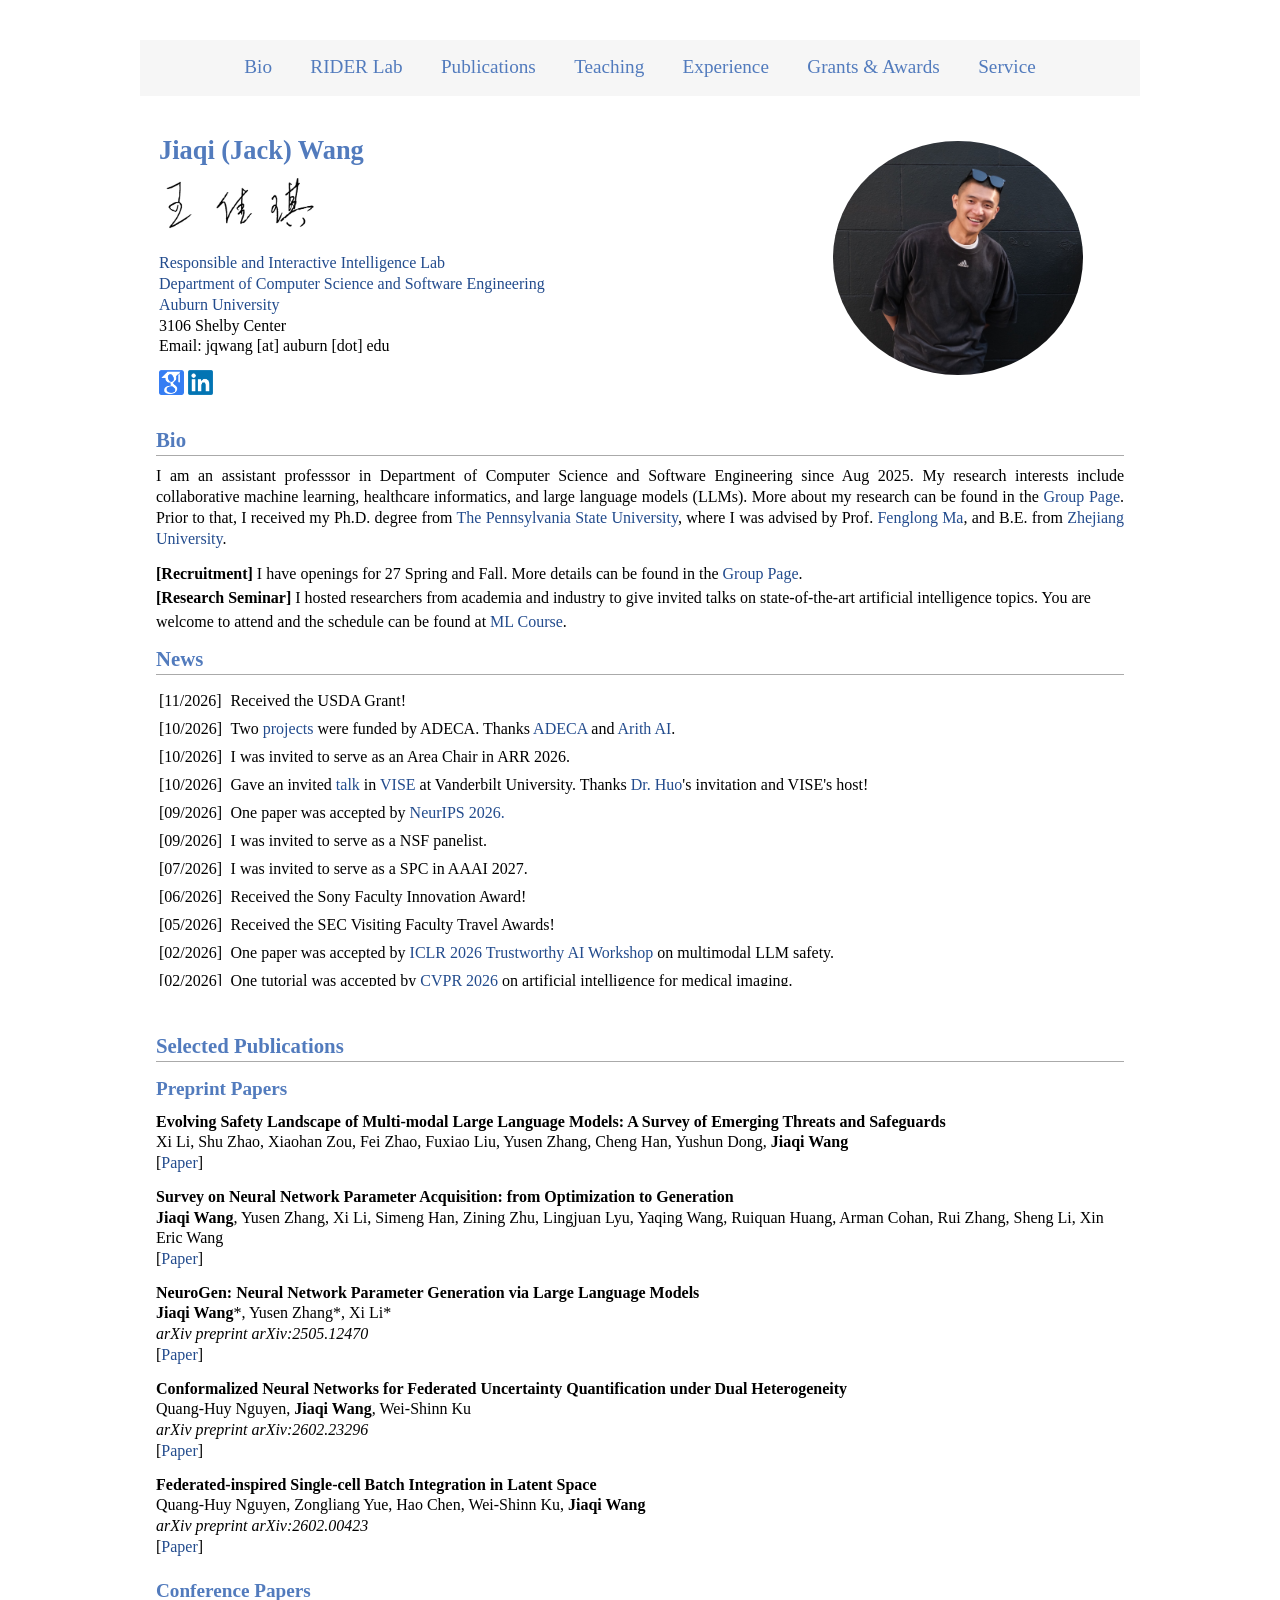
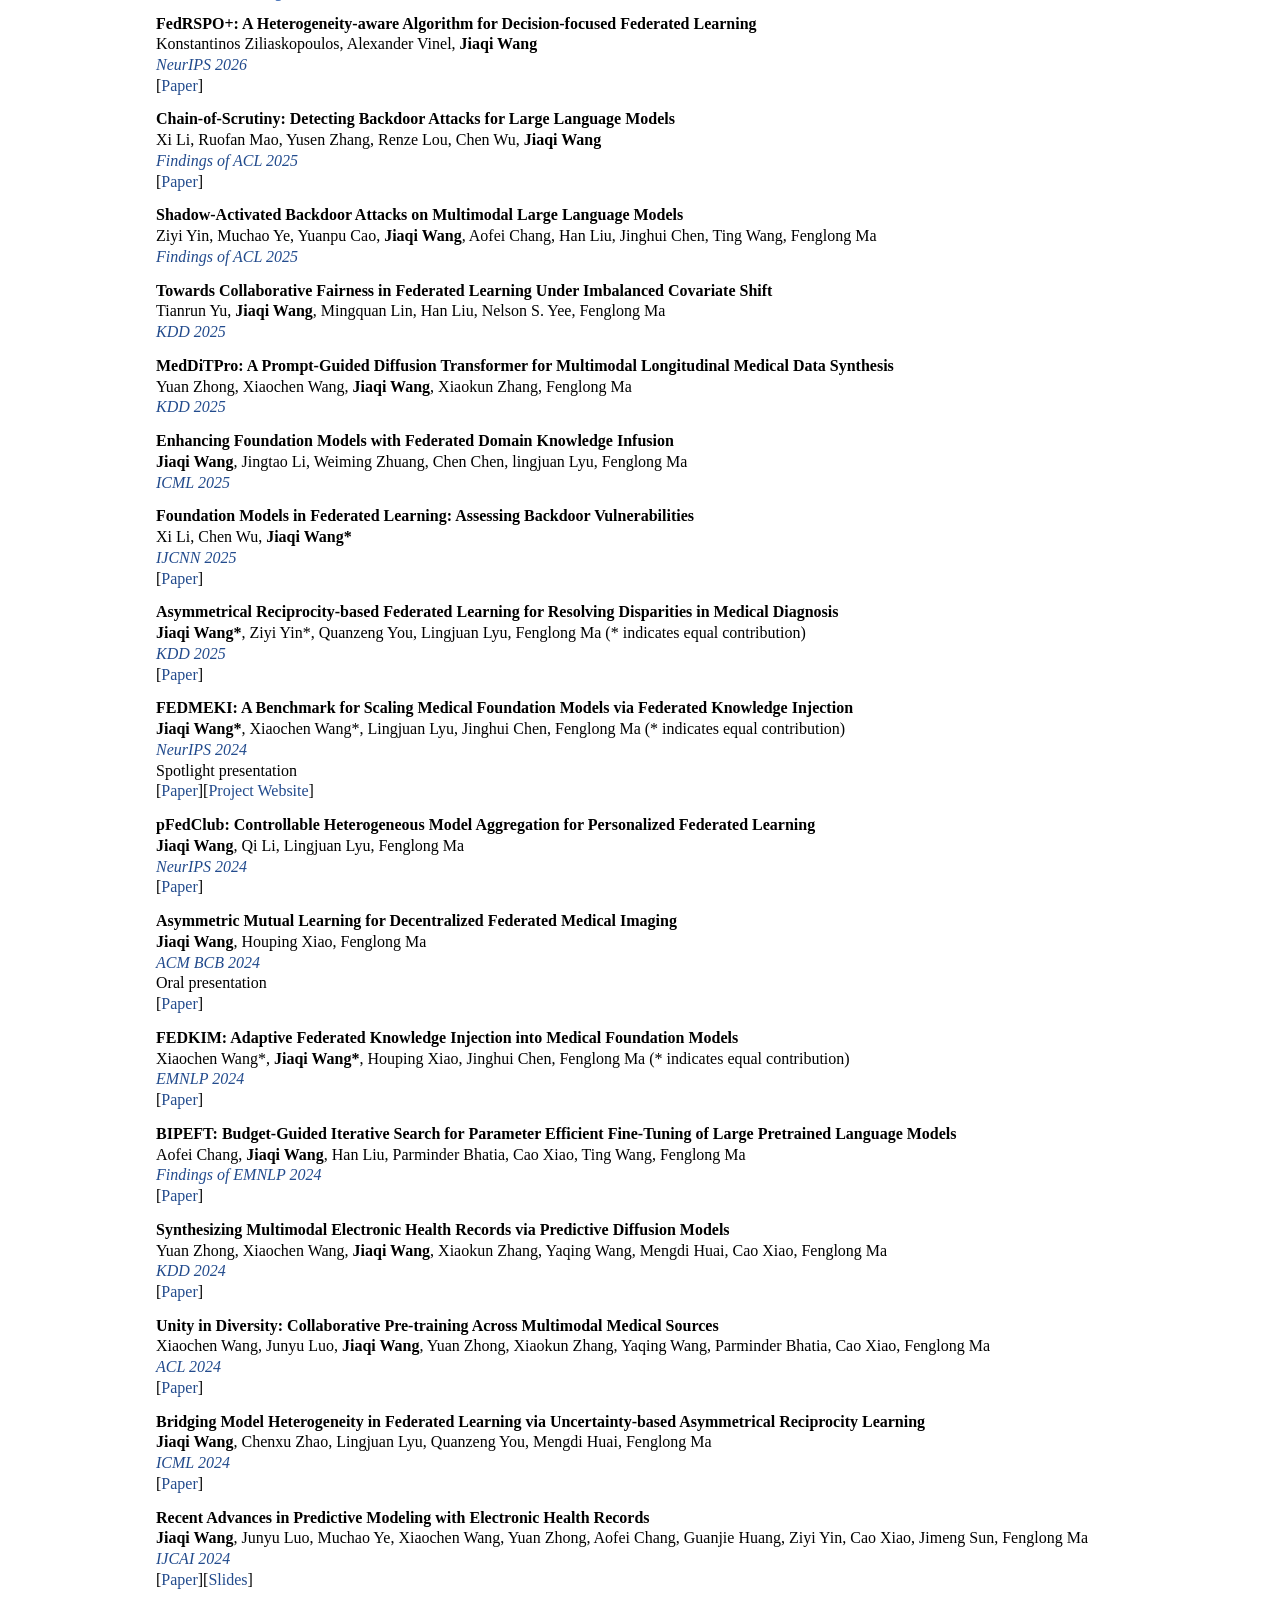
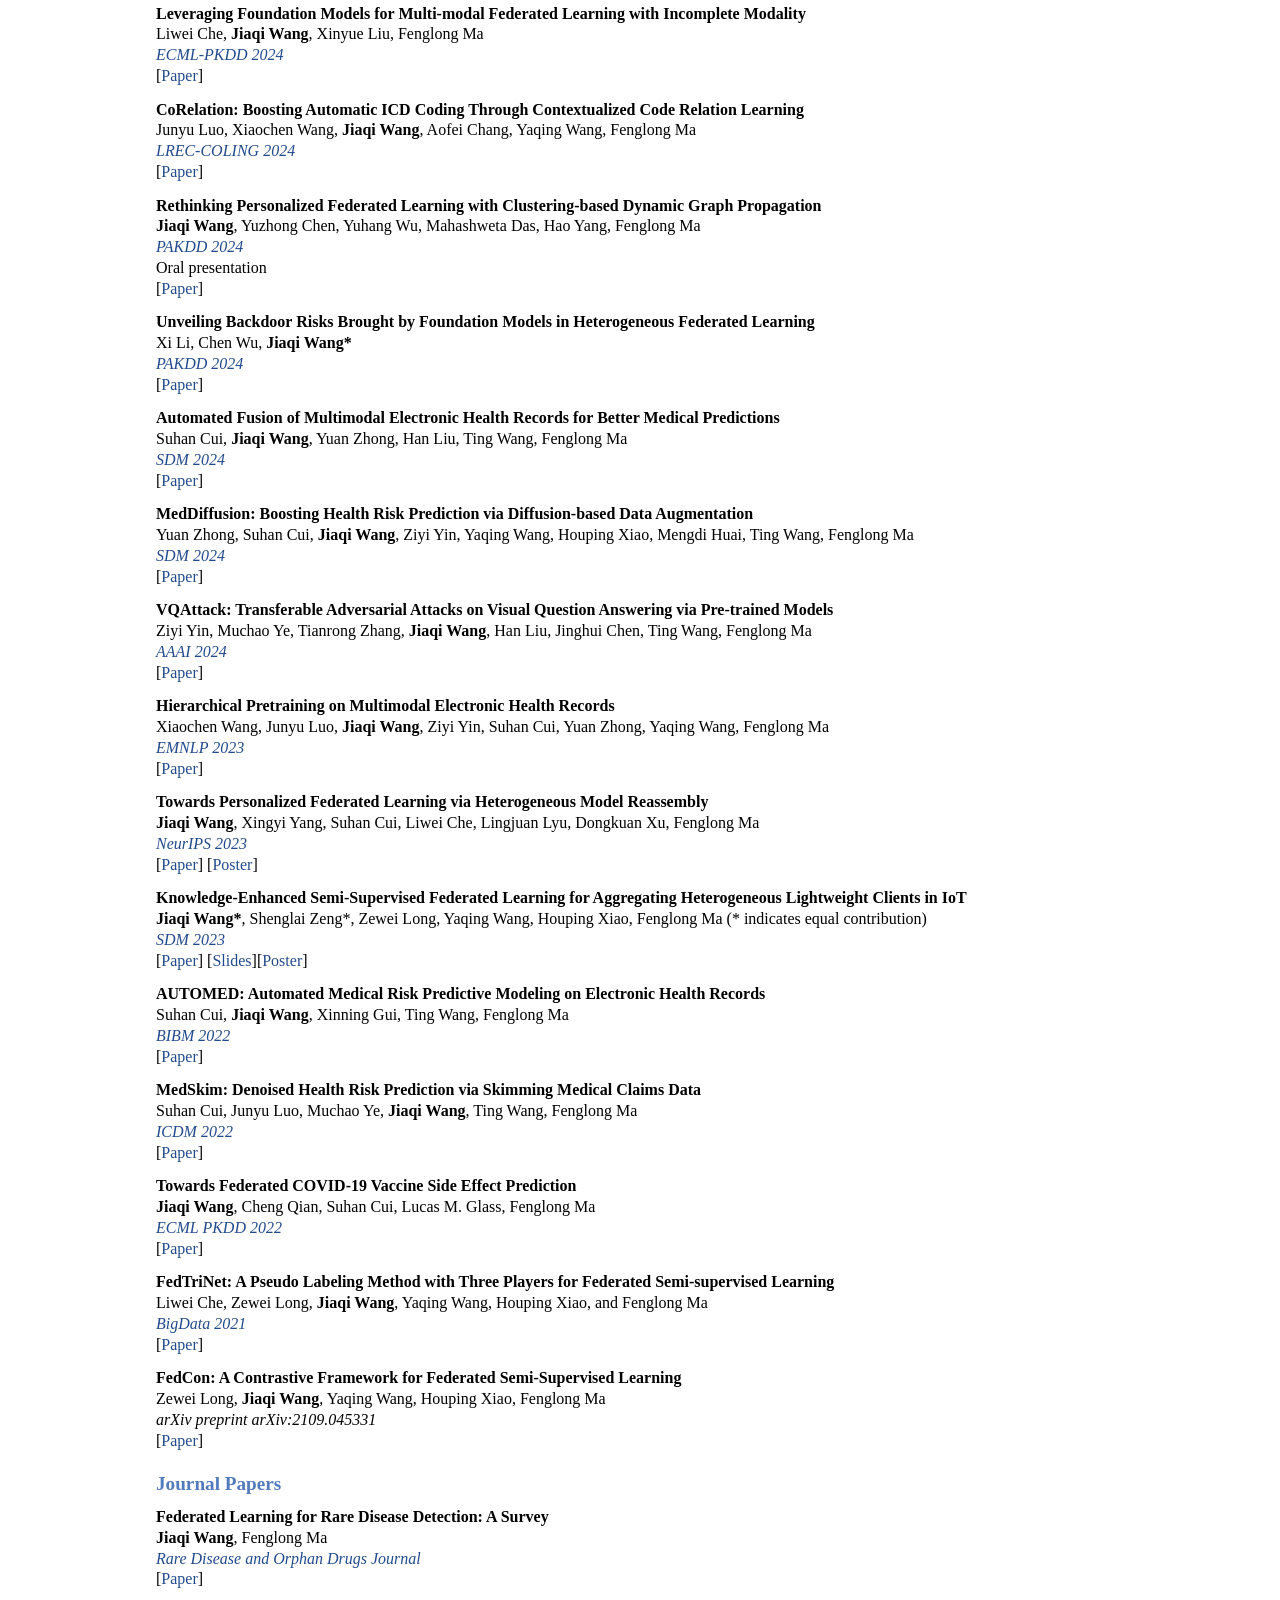
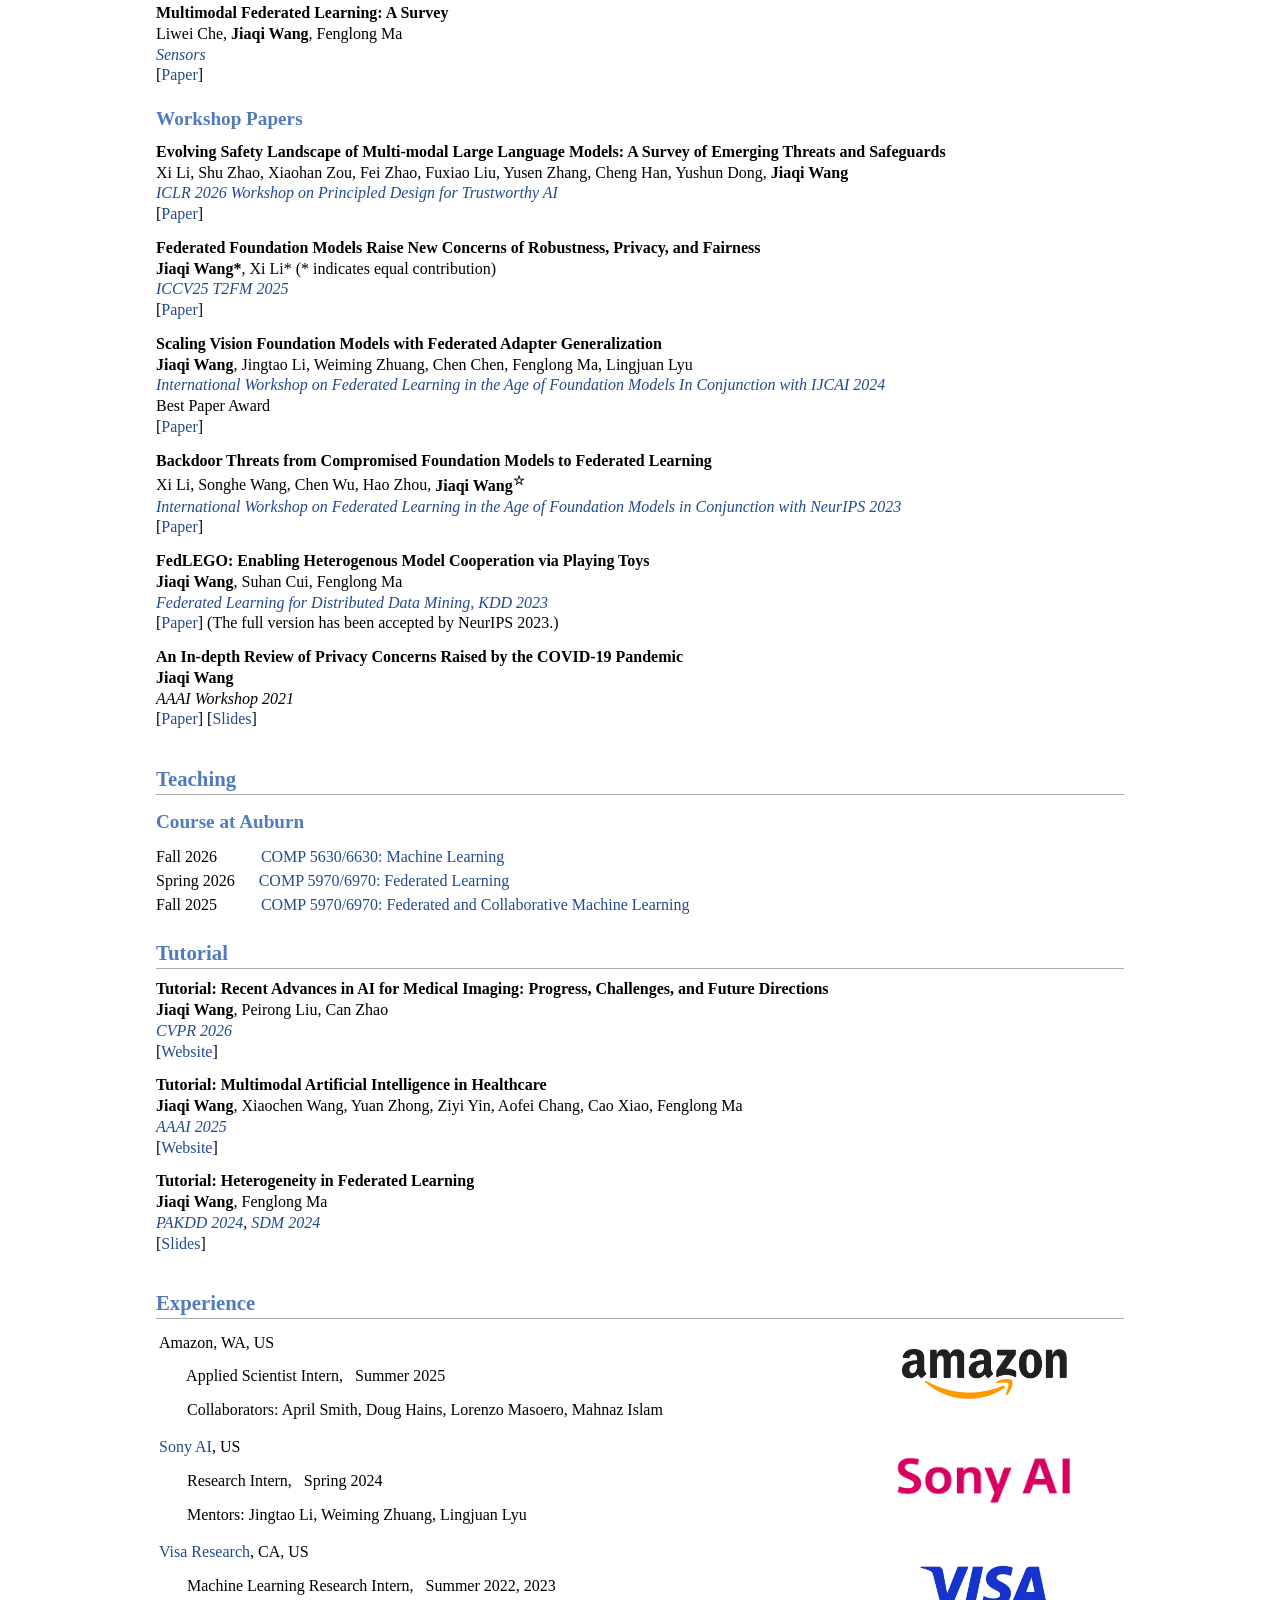
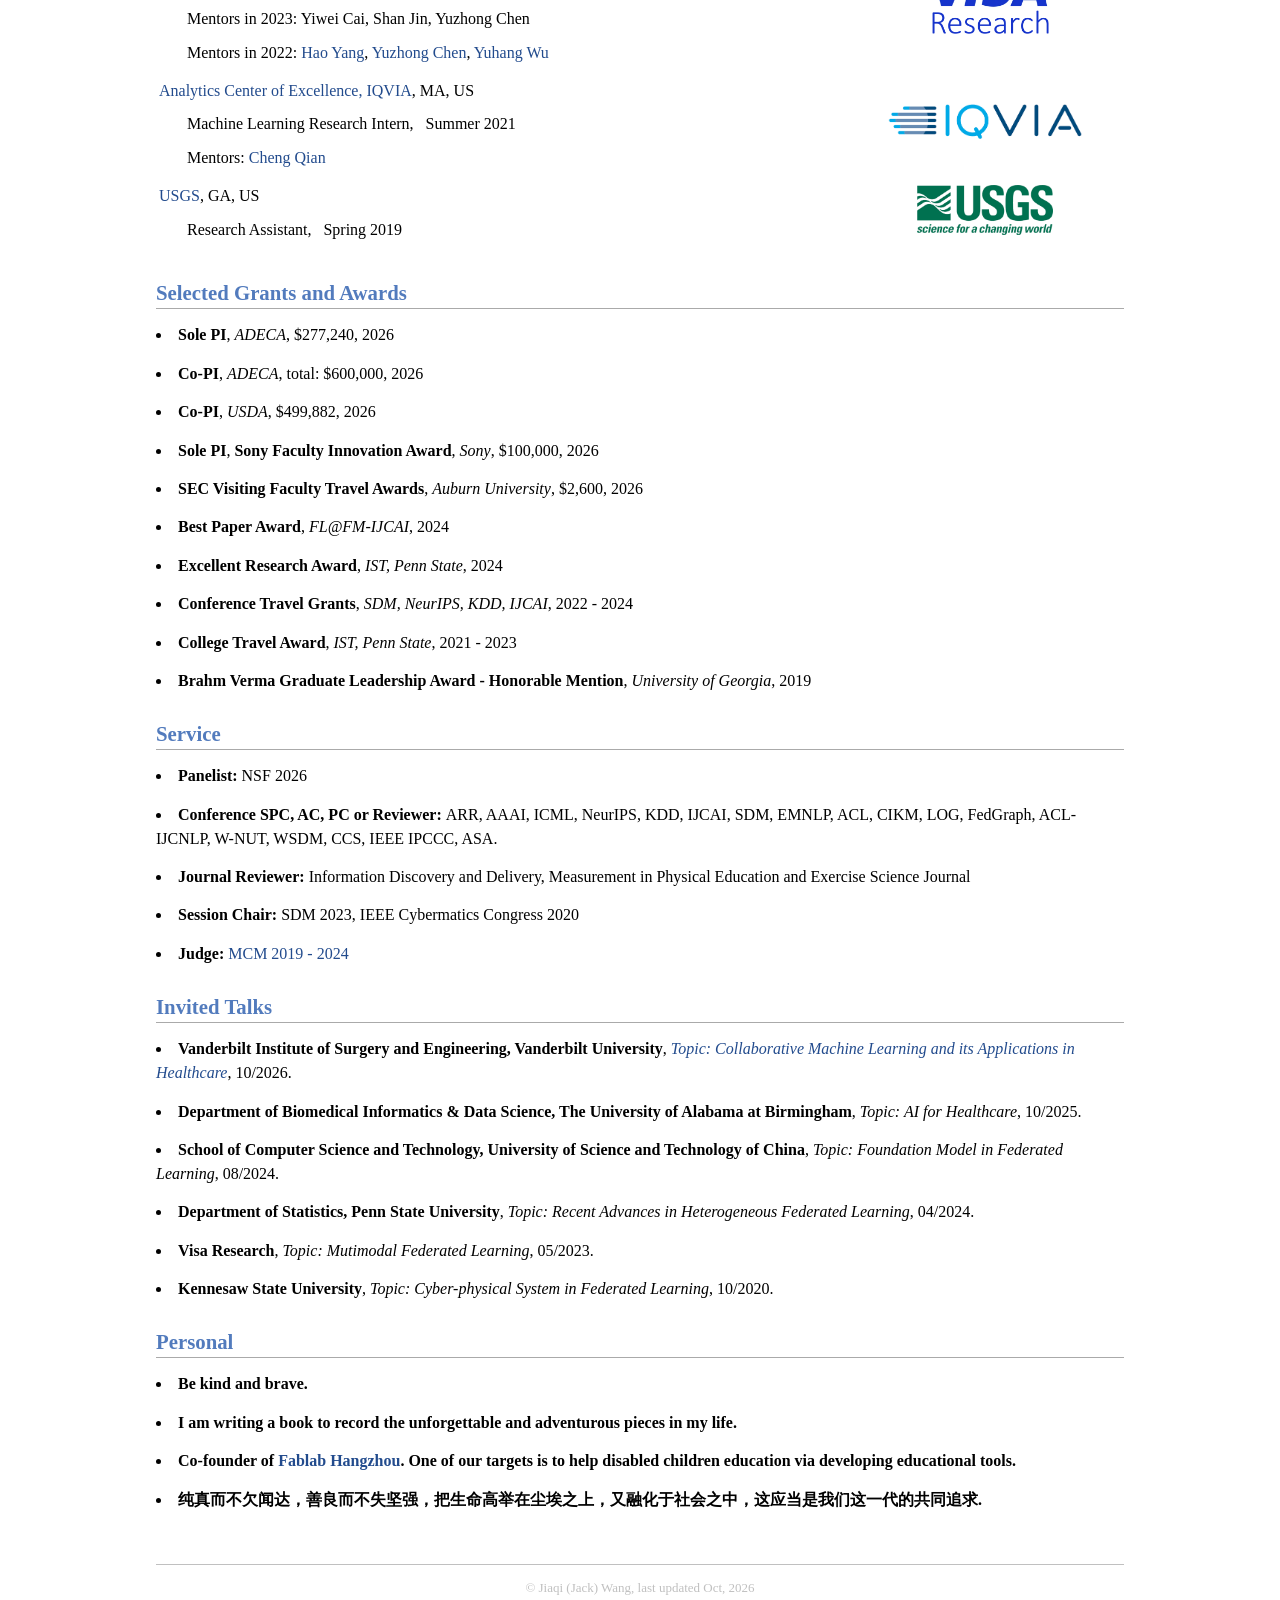
==== index.html @ 2df992c8 "Update index.html" ====
<!DOCTYPE html PUBLIC "-//W3C//DTD XHTML 1.1//EN"
  "http://www.w3.org/TR/xhtml11/DTD/xhtml11.dtd">
<html xmlns="http://www.w3.org/1999/xhtml" xml:lang="en">
<head>
    <style>
body {
  /* font-family: Helvetica, Arial, Helvetica, sans-serif, monospace; */
  font-family: "Arial";
  font-size: 20px;
}

#myBtn {
  display: none;
  position: fixed;
  bottom: 20px;
  right: 30px;
  z-index: 99;
  font-size: 18px;
  border: none;
  outline: none;
  background-color: #8d93ab;
  color: white;
  cursor: pointer;
  padding: 15px;
  border-radius: 4px;
}

#myBtn:hover {
    background-color: #555;
}
</style>
    <link rel="shortcut icon" type="image/png" href="pic/Q.png">
    <meta http-equiv="Content-Type" content="text/html;charset=utf-8" />
    <meta name="keywords" content="Jiaqi Wang, Jack Wang, Wang Jiaqi, IST, CS, PSU, Auburn University, CSEE, ZJU, Zhejiang University, Data Science, Security, Machine Learning, Privacy, Optimization"> 
    <meta name="description" content="Jiaqi Wang's Homepage">
    <link rel="stylesheet" href="jemdoc.css" type="text/css" />
    <title>Jiaqi Wang</title>
    <script type="text/javascript">

      var _gaq = _gaq || [];
      _gaq.push(['_setAccount', 'UA-39824124-1']);
      _gaq.push(['_trackPageview']);

      (function() {
        var ga = document.createElement('script'); ga.type = 'text/javascript'; ga.async = true;
        ga.src = ('https:' == document.location.protocol ? 'https://ssl' : 'http://www') + '.google-analytics.com/ga.js';
        var s = document.getElementsByTagName('script')[0]; s.parentNode.insertBefore(ga, s);
      })();

    </script>
    <script type="text/javascript">
       function toggle_visibility(id) {
           var e = document.getElementById(id);
           if(e.style.display == 'block')
              e.style.display = 'none';
           else
              e.style.display = 'block';
       }
    </script>
</head>

<body>
    <button onclick="topFunction()" id="myBtn" title="Go to top">Top</button>
    <script>
    //Get the button
    var mybutton = document.getElementById("myBtn");
    
    // When the user scrolls down 20px from the top of the document, show the button
    window.onscroll = function() {scrollFunction()};
    
    function scrollFunction() {
      if (document.body.scrollTop > 20 || document.documentElement.scrollTop > 20) {
        mybutton.style.display = "block";
      } else {
        mybutton.style.display = "none";
      }
    }
    
    // When the user clicks on the button, scroll to the top of the document
    function topFunction() {
      document.body.scrollTop = 0;
      document.documentElement.scrollTop = 0;
    }
    </script>













    
<nav class="navbar navbar-dark navbar-expand-lg fixed-top">
    <div id="layout-menu">
        <a href="#bio">Bio</a>
        <a href="./group.html">RIDER Lab</a>
        <a href="#publications">Publications</a>
        <a href="#teaching">Teaching</a>
        <a href="#experience">Experience</a>
        <a href="#awards">Grants & Awards</a>
        <a href="#service">Service</a>
    </div>
</nav>


<div id="layout-content" style="margin-top:25px">


<table>
	<tbody>
		<tr>
            <td width="670">
                <div id="toptitle">					
                    <h1>Jiaqi (Jack) Wang<h1>
                    <p style="margin: -4px 0 0 0;"><img src="pic/sign_jiaqi.png" height=60px></p>
                </div>
				<!-- <h3>Ph.D. Candidate</h3> -->
                <p style="margin-top: -20px;">
                    <!-- <a href="https://psudslab.github.io/">PSU Data Science Lab</a></br> -->
                    <a href= "group.html">Responsible and Interactive Intelligence Lab</a></br>
					<a href= "https://eng.auburn.edu/csse/">Department of Computer Science and Software Engineering</a></br>
                    <a href= "https://www.auburn.edu">Auburn University</a> </br>
		            3106 Shelby Center</br>
					Email: jqwang [at] auburn [dot] edu
				</p>
				<!-- <p> -->
					<a href="https://scholar.google.com/citations?hl=en&user=ZGTVInsAAAAJ&view_op=list_works&sortby=pubdate"><img src="pic/GoogleScholar.png" height="25px" style="margin-bottom:-3px"></a>
                    <a href="https://www.linkedin.com/in/jiaqi-jack-wang-053952172/"><img src="pic/LinkedIn.png" height="25px" style="margin-bottom:-3px"></a>
                    <!--<a href="https://github.com/eric-xw"><img src="pic/git.svg" height="30px" style="margin-bottom:-3px"></a> -->
                    <!--<iframe id="twitter-widget-4" scrolling="no" frameborder="0" allowtransparency="true" class="twitter-follow-button twitter-follow-button-rendered" title="Twitter Follow Button" src="https://platform.twitter.com/widgets/follow_button.59df888963e9d6219f6e6c7ff5d8b951.en.html#dnt=false&amp;id=twitter-widget-4&amp;lang=en&amp;screen_name=xwang_lk&amp;show_count=false&amp;show_screen_name=true&amp;size=m&amp;time=1524631465785" style="position: static; visibility: visible; width: 155px; height: 20px;" data-screen-name="TwitterDev"></iframe> -->
				    <!--<iframe id="twitter-widget-4" scrolling="no" frameborder="0" allowtransparency="true" class="twitter-follow-button twitter-follow-button-rendered" title="Twitter Follow Button" src="https://platform.twitter.com/widgets/follow_button.59df888963e9d6219f6e6c7ff5d8b951.en.html#dnt=false&amp;id=twitter-widget-4&amp;lang=en&amp;screen_name=xwang_lk&amp;show_count=false&amp;show_screen_name=true&amp;size=m&amp;time=1524631465785" style="position: static; visibility: visible; width: 155px; height: 20px;" data-screen-name="TwitterDev"></iframe> -->
                    <!-- <iframe
  id="twitter-widget-4"
  scrolling="no"
  frameborder="0"
  allowtransparency="true"
  class="twitter-follow-button twitter-follow-button-rendered"
  title="Twitter Follow Button"
  src="https://platform.twitter.com/widgets/follow_button.html?screen_name=jackqqwang&show_screen_name=true&show_count=false&size=m"
  style="position: static; visibility: visible; width: 155px; height: 20px;"
  data-screen-name="jackqqwang">
</iframe> -->



                <!-- </p> -->
			</td>
			<td>
                <!-- <img alt="" src="images/1.jpg" onMouseOver="this.src='pic/jiaqi.png'" onMouseOut="this.src='pic/Q.png'"> -->
                <!--<img class="img-circle" src="pic/jiaqi.png" border="0" width="200px"></br> -->
                <!-- <script language=javascript>
                    id=Math.round(Math.random()*3)+1
                    document.write( "<img class=\"img-circle\" src=\""+id+".png\" order=\"0\" width=\"200px\"></br>")
                </script> -->
                <!-- <img class="img-circle" alt="" src="pic/prof.jpg" onMouseOver="this.src='pic/full.png'" onMouseOut="this.src='pic/jiaqi.png'" border="0" width="250px"> -->
                <!-- <img class="img-circle" alt="" src="pic/black.jpg" onMouseOver="this.src='pic/full.png'" onMouseOut="this.src='pic/black.jpg'" border="0" width="250px"> -->
                <img class="img-circle" alt="" src="pic/adidas.jpg" onMouseOver="this.src='pic/adidas_sleep.jpg'" onMouseOut="this.src='pic/adidas.jpg'" border="0" width="250px">
                <!-- <img class="img-circle" alt="" src="pic/prof.jpg" border="0" width="200px"> -->

                <!-- <img class="img-circle" alt="" src="pic/prof_warm_2.jpg" border="0" width="200px"> -->
                <!-- <img class="img-circle" alt="" src="pic/adidas.jpg" border="0" width="200px"> -->


                <!-- <img class="img-circle" alt="" src="pic/past.jpg" border="0" width="200px"> -->

            </td>
		<tr>
	</tbody>
</table>

<br>

<div id="bio">
<h2>Bio</h2>
<p style="text-align:justify; text-justify:inter-ideograph;"> I am an assistant professsor in Department of Computer Science and Software Engineering since Aug 2025. My research interests include collaborative machine learning, healthcare informatics, and large language models (LLMs). More about my research can be found in the <a href="./group.html">Group Page</a>. 
     Prior to that, I received my Ph.D. degree from <a href="https://ist.psu.edu/">The Pennsylvania State University</a>, 
     where I was advised by Prof. <a href="https://fenglong-ma.github.io/">Fenglong Ma</a>, and B.E. from <a href="http://www.zju.edu.cn/english/">Zhejiang University</a>. </p> 
    <b>[Recruitment]</b> I have openings for 27 Spring and Fall. More details can be found in the <a href="./group.html">Group Page</a>.<br>

    <b>[Research Seminar]</b> I hosted researchers from academia and industry to give invited talks on state-of-the-art artificial intelligence topics. You are welcome to attend and the schedule can be found at  <a href="./26fall.html">ML Course</a>.</p>
<!-- He also visited <a href = "https://www.purdue.edu/"> Purdue University</a>,
<a href="http://www.nus.edu.sg/">National University of Singapore</a>, and <a href="https://www.tum.de/"> Technische Universität München</a> as an exchange student.
Currently he is working with Dr. <a href="http://www.personal.psu.edu/ffm5105/">Fenglong Ma</a>. Previously, he cooperated with Dr. <a href="https://asquicciarini.ist.psu.edu/">Anna Cinzia Squicciarini</a>, <a href="http://www.personal.psu.edu/cxg286/">Christopher Griffin</a>, and <a href="https://www.sarahrajtmajer.com/">Sarah Rajtmajer</a>. -->
<!-- <br><br> -->

<!-- <h3>Research Topics</h3>
<p style="text-align:justify; text-justify:inter-ideograph;">Jack's research interests are machine learning, healthcare informatics, foundation models, and LLMs. More about research directions can be found in the <a href="./group.html">Group Page</a>.</p>	

<ul>
    <li>
        Collaborative Machine Learning: Heterogeneous Model Cooperation, Federated Learning, Multi-agent Systems
    </li>

    <li>
        Foundation Models and LLMs: Large Model Distributed Learning, Multimodal Foundation Model
    </li>

    <li>
        Healthcare Informatics: Collaborative Diagnosis, Multimodal Biomedical Informatics
    </li>


</ul> -->

<!--<h3>Hiring</h3> -->
<!--<font color="darkred">I am looking for highly-motivated students (esp. PhD students starting in Fall 2021). 
    Please read <a href="./hiring.html">the information for <b>prospective students and visitors</b></a> and check out the most beautiful and unique campus of UCSC [<a href="https://www.youtube.com/watch?v=ogGSFZUjrwE">YouTube video</a> | <a href="https://www.bilibili.com/video/BV1xz411e77n?from=search&seid=1387866364580672367">bilibili video</a>]. </font> -->
<!-- <br><br> -->

<!-- <br><br>
His research interests include natural language processing, computer vision, and machine learning, especially the intersection of them. 
More specifically, 
<ul>
    <li>
        Language, Vision, and Knowledge,
    </li>
    <li>
        Embodied Agents,
    </li>
    <li>
        Multilingual Language Grounding,
    </li>
    <li>
        Human Activity Understanding in Videos.
    </li>
</ul> -->
</div>
<!-- <br> -->
<div id="news">
<h2>News</h2>
<div style="overflow-y: scroll; height:300px;">
<table>
        <!-- <tr valign="top"> <td>[<b>NEW!</b>] </td> <td> I successfully defended my Ph.D. Thesis "Closing the Loop Between Language and Vision for Embodied Agents". Thanks to the committee and everyone who has helped me along the Ph.D. journey!</td></tr>
        <tr valign="top"> <td>[<b>NEW!</b>] </td> <td> I am serving as an Area Chair for <a href="https://2020.emnlp.org">EMNLP 2020</a>. </td></tr>
        <tr valign="top"> <td>[<b>NEW!</b>] </td> <td> Organizing the <a href="https://alvr-workshop.github.io">workshop on Advances in Language and Vision Research (ALVR)</a> at ACL 2020. Welcome to participate on <b>July 9th</b>!</td></tr>
        <tr valign="top"> <td>[03/2020] </td> <td> Invited panelist at the <a href="https://www.nvidia.com/en-us/gtc/"> GPU Technology Conference (GTC) 2020. </td></tr>
       <tr valign="top"> <td>[01/2020] </td> <td> Invited talk at Toyota Technological Institute at Chicago (TTIC).</td></tr> -->
    <!-- <tr valign="top"> <td>[09/2026] </td> <td> Welcome <a href="https://sandrarsli.github.io/"> Ruisi</a> to join our lab in 2027 Spring (admitted in 26 Fall)!</td></tr> -->
    <tr valign="top"> <td>[11/2026] </td> <td> Received the USDA Grant!</td></tr>
    <tr valign="top"> <td>[10/2026] </td> <td> Two <a href="https://eng.auburn.edu/news/2026/10/auburn-university-ai-and-aquaculture-research-projects-part-of-multi-milltion-dollar-statewide-investment.html">projects</a> were funded by ADECA. Thanks <a href="https://adeca.alabama.gov/"> ADECA</a> and <a href="https://www.arith-ai.com/"> Arith AI</a>.</td></tr>
    <tr valign="top"> <td>[10/2026] </td> <td> I was invited to serve as an Area Chair in ARR 2026.</td></tr>
    <tr valign="top"> <td>[10/2026] </td> <td> Gave an invited <a href="https://www.vanderbilt.edu/vise/vise-fall-seminar-with-jiaqi-wang-phd-10-8-26/">talk</a> in <a href="https://www.vanderbilt.edu/vise/">VISE</a> at Vanderbilt University. Thanks <a href="https://hrlblab.github.io/">Dr. Huo</a>'s invitation and VISE's host!</td></tr>
    <tr valign="top"> <td>[09/2026] </td> <td> One paper was accepted by <a href="https://neurips.cc/"> NeurIPS 2026.</td></tr>
    <tr valign="top"> <td>[09/2026] </td> <td> I was invited to serve as a NSF panelist.</td></tr>
    <tr valign="top"> <td>[07/2026] </td> <td> I was invited to serve as a SPC in AAAI 2027.</td></tr>
    <tr valign="top"> <td>[06/2026] </td> <td> Received the Sony Faculty Innovation Award!</td></tr>
    <tr valign="top"> <td>[05/2026] </td> <td> Received the SEC Visiting Faculty Travel Awards!</td></tr>
    <tr valign="top"> <td>[02/2026] </td> <td> One paper was accepted by <a href="https://trustworthy-ai-workshop.github.io/iclr2026/"> ICLR 2026 Trustworthy AI Workshop</a> on multimodal LLM safety.</td></tr>
    <tr valign="top"> <td>[02/2026] </td> <td> One tutorial was accepted by <a href="https://cvpr.thecvf.com/"> CVPR 2026</a> on artificial intelligence for medical imaging.</td></tr>
    <tr valign="top"> <td>[01/2026] </td> <td> I was invited to serve as a NSF panelist.</td></tr>
    <tr valign="top"> <td>[12/2025] </td> <td> I was invited to serve as a reviewer for<a href="https://icml.cc/"> ICML 2026</a>.</td></tr>
    <tr valign="top"> <td>[12/2025] </td> <td> Welcome <a href="https://resurrectionv.github.io/"> Chenjia</a> to join our lab!</td></tr>
    <tr valign="top"> <td>[12/2025] </td> <td> I was invited to serve as a reviewer for Measurement in Physical Education and Exercise Science Journal.</td></tr>
    <tr valign="top"> <td>[11/2025] </td> <td> Gave an invited talk in the Department of Statistics and Data Science at University of Central Florida. Thanks Dr. Xie's invitation.</td></tr>
    <tr valign="top"> <td>[10/2025] </td> <td> Gave an  <a href="https://calendar.uab.edu/event/dbids-powertalk-seminar-series-presents-jiaqi-jack-wang-phd?utm_campaign=widget&utm_medium=widget&utm_source=The+University+of+Alabama+at+Birmingham"> invited talk</a> at UAB Medicine about AI for healthcare. Thanks <a href="https://scholars.uab.edu/2932-james-cimino"> Dr.Cimino's</a> invitation and host.</td></tr>
    <tr valign="top"> <td>[08/2025] </td> <td> One paper was accepted by <a href="https://t2fm-ws.github.io/T2FM-ICCV25/"> ICCV25 T2FM 2025</a> on federated foundation models.</td></tr>
    <tr valign="top"> <td>[08/2025] </td> <td> I joined the Department of CSSE at Auburn University as a tenure-track assistant professor.</td></tr>
    <tr valign="top"> <td>[07/2025] </td> <td> I was invited to serve as a PC for<a href="https://aaai.org/conference/aaai/aaai-26/"> AAAI 2026</a>.</td></tr>
    <tr valign="top"> <td>[05/2025] </td> <td> I joined Amazon as an applied research scientist summerintern.</td></tr>
    <tr valign="top"> <td>[05/2025] </td> <td> Two paper were accepted by <a href="https://2025.aclweb.org/"> Findings of ACL 2025</a>.</td></tr>
    <tr valign="top"> <td>[05/2025] </td> <td> Two paper were accepted by <a href="https://kdd2025.kdd.org/"> KDD 2025</a>.</td></tr>
    <tr valign="top"> <td>[05/2025] </td> <td> One paper was accepted by <a href="https://icml.cc/"> ICML 2025</a> on foundation model domain adaption.</td></tr>
    <tr valign="top"> <td>[04/2025] </td> <td> I was invited to serve as a reviewer for<a href="https://neurips.cc/"> NeurIPS 2025</a>.</td></tr>
    <tr valign="top"> <td>[03/2025] </td> <td> One paper was accepted by <a href="https://2025.ijcnn.org/"> IJCNN 2025</a> on foundation models in FL.</td></tr>
    <!-- <tr valign="top"> <td>[10/2025] </td> <td> One tutorial was accepted by <a href="https://aaai.org/conference/aaai/aaai-25/"> AAAI 2025</a> on multimodal artificial intelligence in healthcare.</td></tr> -->
    <tr valign="top"> <td>[02/17/25] </td> <td> I successfully passed my Ph.D. dissertation defense! Huge thanks to my advisor, committee members, labmates, and collaborators for their guidance and support throughout this journey. </td></tr>
    <tr valign="top"> <td>[01/2025] </td> <td> I was invited to serve as a reviewer for<a href="https://icml.cc/"> ICML 2025</a>.</td></tr>
    <tr valign="top"> <td>[11/2024] </td> <td> One paper was accepted by <a href="https://kdd2025.kdd.org/"> KDD 2025</a> on healthcare disparities.</td></tr>
    <tr valign="top"> <td>[10/2024] </td> <td> One tutorial was accepted by <a href="https://aaai.org/conference/aaai/aaai-25/"> AAAI 2025</a> on multimodal artificial intelligence in healthcare.</td></tr>
    <tr valign="top"> <td>[09/2024] </td> <td> One paper was accepted as a splotlight by <a href="https://nips.cc/"> NeurIPS 2024 Dataset and Benchmark</a> on federated medical foundation models.</td></tr>
    <tr valign="top"> <td>[09/2024] </td> <td> One paper was accepted by <a href="https://nips.cc/"> NeurIPS 2024</a> on federated learning.</td></tr>
    <tr valign="top"> <td>[09/2024] </td> <td> One paper was accepted by <a href="https://acm-bcb.org/"> ACM BCB 2024</a> on decentralized federated medical imaging as an oral presentation.</td></tr>
    <tr valign="top"> <td>[09/2024] </td> <td> Two paper were accepted by <a href="https://2024.emnlp.org/"> EMNLP 2024</a> (one main and one findings).</td></tr>
    <tr valign="top"> <td>[08/2024] </td> <td> One paper on scaling foundation model with federated learning won Best Paper Award at <a href="https://federated-learning.org/fl@fm-ijcai-2024/">FL@FM-IJCAI'24</a>.</td></tr>
    <tr valign="top"> <td>[05/2024] </td> <td> One paper was accepted by <a href="https://kdd2024.kdd.org/"> KDD 2024</a> on multimodal electronic health record synthesization via diffusion models.</td></tr>
    <tr valign="top"> <td>[05/2024] </td> <td> One paper was accepted by <a href="https://2024.aclweb.org/"> ACL 2024 main conference</a> on collaborative pre-training across
        multimodal medical sources.</td></tr>
    <tr valign="top"> <td>[05/2024] </td> <td> One paper was accepted by <a href="https://icml.cc/"> ICML 2024</a> on federated learning.</td></tr>
    <tr valign="top"> <td>[04/2024] </td> <td> One survey paper "Recent Advances in Predictive Modeling with Electronic Health Records" was accepted by <a href="https://ijcai24.org/"> IJCAI 2024</a>.</td></tr>
    <tr valign="top"> <td>[03/2024] </td> <td> Received the IST Ph.D. Student Award for Research Excellence, the highest honor for IST graduate students in research. Thank my advisor and collaborators!</td></tr>
    <tr valign="top"> <td>[02/2024] </td> <td> One tutorial was accepted by <a href="https://pakdd2024.org/"> PAKDD 2024</a> on heterogeneity in federated learning.</td></tr>
    <tr valign="top"> <td>[02/2024] </td> <td> Received SDM 2024 Travel Award.</td></tr>
    <tr valign="top"> <td>[02/2024] </td> <td> One paper was accepted by <a href="https://lrec-coling-2024.org/"> LREC-Coling 2024</a> on automated ICD coding.</td></tr>
    <tr valign="top"> <td>[02/2024] </td> <td> Two paper were accepted by <a href="https://pakdd2024.org/"> PAKDD 2024</a> on personalized federated learning (oral presentation) and foundation models in federated learning (poster).</td></tr>
    <tr valign="top"> <td>[01/2024] </td> <td> I was invited to serve as a PC member for<a href="https://ijcai24.org/"> IJCAI 2024</a>.</td></tr>
    <tr valign="top"> <td>[01/2024] </td> <td> I will join  <a href="https://ai.sony/"> Sony AI</a> as a research intern working on foundation models in federated learning this spring.</td></tr>
    <tr valign="top"> <td>[12/2023] </td> <td> Two paper were accepted by <a href="https://www.siam.org/conferences/cm/conference/sdm24"> SDM 2024</a> on EHR data generation with diffusion models and automated machine learning for risk prediction.</td></tr>
    <tr valign="top"> <td>[11/2023] </td> <td> One paper was accepted by <a href="https://aaai.org/aaai-conference/"> AAAI 2024</a> on security of pre-trained models.</td></tr>
    <tr valign="top"> <td>[11/2023] </td> <td> One tutorial was accepted by <a href="https://www.siam.org/conferences/cm/conference/sdm24"> SDM 2024</a> on heterogeneity in federated learning.</td></tr>
    <tr valign="top"> <td>[10/2023] </td> <td> One paper was accepted by <a href="https://federated-learning.org/fl@fm-neurips-2023/"> International Workshop on Federated Learning in the Age of Foundation Models in Conjunction with NeurIPS 2023</a> on foundation model security in federated learning.</td></tr>   
    <tr valign="top"> <td>[10/2023] </td> <td> Received NeurIPS 2023 Scholar Award.</td></tr>   
    <tr valign="top"> <td>[10/2023] </td> <td> One paper was accepted by <a href="https://2023.emnlp.org/"> EMNLP 2023</a> on hierarchical pretraining using multimodal EHR data.</td></tr>
    <tr valign="top"> <td>[09/2023] </td> <td> One paper was accepted by <a href="https://rdodjournal.com/"> Rare Disease and Orphan Drugs Journal</a> on federated learning for rare disease detection.</td></tr>
    <tr valign="top"> <td>[09/2023] </td> <td> One paper was accepted by <a href="https://nips.cc/"> NeurIPS 2023</a> on heterogeneous model reassembly in FL.</td></tr>
    <tr valign="top"> <td>[09/2023] </td> <td> I was invited to serve as a PC member for<a href="https://www.siam.org/conferences/cm/conference/sdm24"> SDM 2024</a>.</td></tr>
    <tr valign="top"> <td>[08/2023] </td> <td> I was invited to serve as a reviewer for<a href="https://logconference.org/"> Learning on Graphs 2023</a>.</td></tr
    <tr valign="top"> <td>[08/2023] </td> <td> One survey paper "Multimodal Federated Learning: A Survey" was accepted by <a href="https://www.mdpi.com/journal/sensors"> Sensors</a>.</td></tr>
    <tr valign="top"> <td>[03/2023] </td> <td> Received KDD 2023 Travel Award.</td></tr>
    <tr valign="top"> <td>[06/2023] </td> <td> One paper was accepted by <a href="https://fl4data-mining.github.io/"> Federated Learning for Distributed Data Mining, KDD 2023</a> on heterogeneous model aggregation in FL.</td></tr>
    <tr valign="top"> <td>[06/2023] </td> <td> I was invited to serve as a reviewer for<a href="https://2023.emnlp.org/"> EMNLP 2023</a>.</td></tr
    <tr valign="top"> <td>[05/2023] </td> <td> I was invited to serve as a PC member for<a href="https://fl4data-mining.github.io/"> FL for Distributed Data Mining KDD 2023</a>.</td></tr>
    <tr valign="top"> <td>[04/2023] </td> <td> I will join  <a href="https://usa.visa.com/about-visa/visa-research.html"> Visa Research</a> as a machine learning research intern at the ATL office this summer.</td></tr>
    <!-- <tr valign="top"> <td>[04/2023] </td> <td> Received SDM 2023 Travel Award.</td></tr> -->
    <tr valign="top"> <td>[03/2023] </td> <td> Received SDM 2023 Travel Award.</td></tr>
    <tr valign="top"> <td>[02/2023] </td> <td> Received IST College 2023 Travel Award.</td></tr>
    <tr valign="top"> <td>[02/2023] </td> <td> I was invited to serve as a reviewer for<a href="https://ieeexplore.ieee.org/xpl/RecentIssue.jsp?punumber=5962385"> IEEE Transactions on Neural Networks and Learning Systems</a>.</td></tr
    <tr valign="top"> <td>[01/2023]</td> <td> I passed the comprehensive exam and became a Ph.D. candidate.</td></tr
    <tr valign="top"> <td>[01/2023]</td> <td> I was invited to serve as a reviewer for<a href="https://ncsu-dk-lab.github.io/workshops/dcaa@2023/"> AAAI 2023 Workshop for AI Acceleration</a>.</td></tr
    <tr valign="top"> <td>[12/2022] </td> <td> One paper was accepted by <a href="https://www.siam.org/conferences/cm/conference/sdm23"> SDM 2023</a> on semi-supervised federated learning.</td></tr>
    <tr valign="top"> <td>[12/2022] </td> <td> I was invited to serve as a PC member for<a href="https://kdd.org/kdd2023/"> KDD 2023</a>.</td></tr>
    <tr valign="top"> <td>[12/2022] </td> <td> I was invited to serve as a PC member for<a href="https://2023.aclweb.org/"> ACL 2023</a>.</td></tr>
    <tr valign="top"> <td>[11/2022] </td> <td> I was invited to serve as a PC member for<a href="https://charliezhaoyinpeng.github.io/UDM-AAAI23/"> AAAI 2023 Workshop</a>.</td></tr>
    <tr valign="top"> <td>[11/2022] </td> <td> Received IST College 2022 Travel Award.</td></tr>
    <tr valign="top"> <td>[10/2022] </td> <td> One paper was accepted by <a href="https://ieeebibm.org/BIBM2022/"> BIBM 2022</a> on automated medical risk predictive modeling on EHR.</td></tr>
    <tr valign="top"> <td>[10/2022] </td> <td> I was invited to serve as a reviewer for<a href="https://meta-learn.github.io/2022/"> NeurIPS 2022 Workshop MetaLearn</a>.</td></tr
    <tr valign="top"> <td>[09/2022] </td> <td> I was invited to serve as a reviewer for<a href="https://logconference.org/"> Learning on Graphs 2022</a>.</td></tr
    <tr valign="top"> <td>[08/2022] </td> <td> One paper was accepted by <a href="https://icdm22.cse.usf.edu/"> ICDM 2022</a>.</td></tr
    <tr valign="top"> <td>[08/2022] </td> <td> I was invited to serve as a PC Member for<a href="https://sites.google.com/view/fedgraph2022"> FedGraph 2022</a>.</td></tr
    <tr valign="top"> <td>[07/2022] </td> <td> I was invited to serve as a PC Member for<a href="https://aaai.org/Conferences/AAAI-23/"> AAAI 2023</a>.</td></tr
    <tr valign="top"> <td>[06/2022] </td> <td> One paper was accepted by <a href="https://2022.ecmlpkdd.org/"> ECML PKDD 2022</a> on COVID-19 vaccine side effect prediction using federated learning.</td></tr>
    <tr valign="top"> <td>[03/2022] </td> <td> I will join  <a href="https://usa.visa.com/about-visa/visa-research.html"> Visa Research</a> as a machine learning research intern this summer.</td></tr>
    <tr valign="top"> <td>[02/2022] </td> <td> I start to cooperate with <a href="https://www.sony.com/en/SonyInfo/research/"> Sony R&D Center</a> to work on federated learning in multi-domain applications.</td></tr>
    <tr valign="top"> <td>[10/2021] </td> <td> One paper was accepted by <a href="https://bigdataieee.org/BigData2021/"> BigData 2021</a> on semi-supervised federated learning.</td></tr>
    <tr valign="top"> <td>[04/2021] </td> <td> One paper was accepted by <a href="https://asian-chi.github.io/2021/"> Asian Chi 2021</a>. Thanks Dr. <a href="http://www.frankritter.com/ritter.html">Ritter</a>!</td></tr>
    <tr valign="top"> <td>[04/2021] </td> <td> I will join <a href="https://www.iqvia.com/landing/analytics-center-of-excellence"> Analytics Center of Excellence, IQVIA </a> as a machine learning research intern in 2021 summer.</td></tr>
    <tr valign="top"> <td>[03/2021] </td> <td> Received IST College 2021 Travel Award.</td></tr>
    <tr valign="top"> <td>[02/2021] </td> <td> I was invited to serve as a reviewer for<a href="https://2021.aclweb.org/"> ACL-IJCNLP 2021</a>.</td></tr>
    <!-- <tr valign="top"> <td>[01/2021] </td> <td> I will join <a href="https://ailab.bytedance.com/"> ByteDance AI Lab</a> as a research intern in 2021 summer.</td></tr> -->
    <tr valign="top"> <td>[01/2021] </td> <td> One paper was accepted by <a href="https://ppai21.github.io/"> AAAI Workshop 2021</a> and selected as Spotlight Presentation.</td></tr>
    <tr valign="top"> <td>[11/2020] </td> <td> I was invited to serve as a session chair at <a href="http://www.ieee-cybermatics.org/2020/cybermatics/"> IEEE Cybermatics Congress 2020</a>.</td></tr>
    <tr valign="top"> <td>[10/2020] </td> <td> I was invited to give a talk at <a href="https://www.kennesaw.edu/"> Kennesaw State University</a>. Thank <a href="http://ksuweb.kennesaw.edu/~xxu6/">Dr. Xu</a> for host.</td></tr>
    <tr valign="top"> <td>[10/2020] </td> <td> One paper was accepted by <a href="http://noisy-text.github.io/2020/"> W-NUT 2020</a>.</td></tr>
    <tr valign="top"> <td>[09/2020] </td> <td> Served as an external reviewer for <a href="http://www.wsdm-conference.org/2021/"> WSDM 2021</a>.</td></tr>   
	<tr valign="top"> <td>[08/2020] </td> <td> Served as an external reviewer for <a href="https://www.sigsac.org/ccs/CCS2020/"> CCS 2020</a>.</td></tr>
	<!-- <tr valign="top"> <td>[08/2020] </td> <td> Top 25 in the finalist for <a href="https://outreach.didichuxing.com/competition/kddcup2020/"> KDD Cup 2020 LDR Competition</a>.</td></tr> -->
    <tr valign="top"> <td>[08/2020] </td> <td> I was invited to serve as a reviewer for <a href="https://www.ipccc.org/"> IEEE IPCCC 2020</a>.</td></tr>
	<tr valign="top"> <td>[06/2020] </td> <td> I was invited to serve as a reviewer for <a href="http://wasa-conference.org/WASA2020/"> WASA 2020</a>.</td></tr>
    <tr valign="top"> <td>[06/2020] </td> <td> I was invited to serve as a reviewer for <a href="https://www.emerald.com/insight/publication/issn/2398-6247"> Information Discovery and Delivery</a>.</td></tr>
    <tr valign="top"> <td>[10/2019] </td> <td> I was invited to give a talk at the annual conference of Zhejiang University Alumni Association in North America.</td></tr>
	<tr valign="top"> <td>[08/2019] </td> <td> I moved from Georgia to Pennsylvania. Bye old friends and hi new friends!
	<tr valign="top"> <td>[03/2019] </td> <td> I received the 2019 Brahm Verma Graduate Leadership Award - Honorable Mention.
	<tr valign="top"> <td>[10/2018] </td> <td> I was invited to give a talk at the Youth Scholar Forum hold by Georgia Tech and Association of Chinese Professionals.</td><tr>
	<!-- <tr valign="top"> <td>[10/2019] </td> <td> Invited speaker at the <a href="https://sites.google.com/site/iccv19clvllsmdc/home">ICCV 2019 Workshop on Closing the Loop Between Vision and Language</a>.</td></tr> -->
        <!--<tr valign="top"> <td>[04/2020] </td> <td> I accepted the invitation to serve as Program Committee Member of <a href = "http://www.icccn.org/"> ICCCN2020</a>. </td></tr> -->
        <!--<tr valign="top"> <td>[06/2019] </td> <td> Co-Organizer of the <a href="https://sites.google.com/site/iccv19clvllsmdc/home">workshop on Closing the Loop Between Vision and Language</a> at ICCV 2019. </td></tr> -->
        <!--<tr valign="top"> <td>[06/2019] </td> <td> Invited talk at Facebook AI.  </td></tr> <!-- "Language & Vision: Learning to Describe and Interact with the World". -->
        <!--<tr valign="top"> <td>[01/2019] </td> <td> Session Chair for AAAI 2019 (natural language processing). </td></tr> -->
</table>
</div>
</div>

<br><br>


<div id="publications">
    <h2> Selected Publications</h2>

    
    <!-- <h3>Preprint</h3> -->
    <!-- <table id="tbPublications" width="100%"> -->
    <!-- <h3> Preprints </h3>
        <tr>
            <td width="100%">
            <p>
                <b>Towards Heterogeneous Model Aggregation in Federated Learning </b><br>
                <b>Jiaqi Wang</b>, Fenglong Ma<br>
            </p>
        </tr> -->



    <!-- <h3><td>Tutorials</td></h3> -->


    <!-- <h3><td>Preprint</td></h3> -->
    <h3><td>Preprint Papers</td></h3>
    


    <tr>
        <td width="100%">
        <p>
            <b>Evolving Safety Landscape of Multi-modal Large Language Models: A Survey of Emerging Threats and Safeguards</b><br>
            Xi Li, Shu Zhao, Xiaohan Zou, Fei Zhao, Fuxiao Liu, Yusen Zhang, Cheng Han, Yushun Dong, <b>Jiaqi Wang</b><br>
            <!-- <em>arXiv preprint arXiv:2505.12470</em><br> -->
            [<a href="https://arxiv.org/pdf/2608.07535">Paper</a>]
        </p>
        </td>
    </tr>

    
    <tr>
        <td width="100%">
        <p>
            <b>Survey on Neural Network Parameter Acquisition: from Optimization to Generation</b><br>
            <b>Jiaqi Wang</b>, Yusen Zhang, Xi Li, Simeng Han, Zining Zhu, Lingjuan Lyu, Yaqing Wang, Ruiquan Huang, Arman Cohan, Rui Zhang, Sheng Li, Xin Eric Wang<br>
            <!-- <em>arXiv preprint arXiv:2505.12470</em><br> -->
            [<a href="https://www.techrxiv.org/doi/full/10.36227/techrxiv.176148836.67515701">Paper</a>]
        </p>
        </td>
    </tr>
    
    <tr>
        <td width="100%">
        <p>
            <b>NeuroGen: Neural Network Parameter Generation via Large Language Models</b><br>
            <b>Jiaqi Wang</b>*, Yusen Zhang*, Xi Li*<br>
            <em>arXiv preprint arXiv:2505.12470</em><br>
            [<a href="https://arxiv.org/pdf/2505.12470">Paper</a>]
        </p>
        </td>
    </tr>

    <tr>
        <td width="100%">
        <p>
            <b>Conformalized Neural Networks for Federated Uncertainty Quantification under Dual Heterogeneity</b><br>
            Quang-Huy Nguyen, <b>Jiaqi Wang</b>, Wei-Shinn Ku<br>
            <em>arXiv preprint arXiv:2602.23296 </em><br>
            [<a href="https://arxiv.org/pdf/2602.23296">Paper</a>]
        </p>
        </td>
    </tr>

    <tr>
        <td width="100%">
        <p>
            <b>Federated-inspired Single-cell Batch Integration in Latent Space</b><br>
            Quang-Huy Nguyen, Zongliang Yue, Hao Chen, Wei-Shinn Ku, <b>Jiaqi Wang</b><br>
            <em>arXiv preprint arXiv:2602.00423</em><br>
            [<a href="https://arxiv.org/pdf/2602.00423">Paper</a>]
        </p>
        </td>
    </tr>



    <h3><td>Conference Papers</td></h3>

    <!-- <h4><td>2026</td></h4> -->
    <tr>
        <td width="100%">
        <p>
            <b> FedRSPO+: A Heterogeneity-aware Algorithm for Decision-focused Federated Learning</b><br>
                Konstantinos Ziliaskopoulos, Alexander Vinel, <b>Jiaqi Wang</b><br>
            <em><a href="https://neurips.cc/"> NeurIPS 2026</a></em> <br>
            [<a href="https://arxiv.org/pdf/2610.09091v1">Paper</a>]
            <!-- [<a href="https://arxiv.org/pdf/2406.05948">Paper</a>] -->
            
        </p>
        </td>
    </tr> 

    <!-- <h4><td>2025</td></h4> -->

    <tr>
        <td width="100%">
        <p>
            <b> Chain-of-Scrutiny: Detecting Backdoor Attacks for Large Language Models</b><br>
           Xi Li, Ruofan Mao, Yusen Zhang, Renze Lou, Chen Wu, <b>Jiaqi Wang</b><br>
            <em><a href="https://2025.aclweb.org/"> Findings of ACL 2025</a></em> <br>
            [<a href="https://arxiv.org/pdf/2406.05948">Paper</a>]
            
        </p>
        </td>
    </tr> 

    <tr>
        <td width="100%">
        <p>
            <b> Shadow-Activated Backdoor Attacks on Multimodal Large Language Models</b><br>
            Ziyi Yin, Muchao Ye, Yuanpu Cao, <b>Jiaqi Wang</b>, Aofei Chang, Han Liu, Jinghui Chen, Ting Wang, Fenglong Ma <br>
            <em><a href="https://2025.aclweb.org/"> Findings of ACL 2025</a></em> <br>
            <!-- [<a href="https://arxiv.org/pdf/2401.10375">Paper</a>] -->
            
        </p>
        </td>
    </tr>    

    
    <tr>
        <td width="100%">
        <p>
            <b> Towards Collaborative Fairness in Federated Learning Under Imbalanced Covariate Shift</b><br>
            Tianrun Yu, <b>Jiaqi Wang</b>, Mingquan Lin, Han Liu, Nelson S. Yee, Fenglong Ma <br>
            <em><a href="https://kdd2025.kdd.org/"> KDD 2025</a></em> <br>
            <!-- [<a href="https://arxiv.org/pdf/2401.10375">Paper</a>] -->
            
        </p>
        </td>
    </tr>
    
    <tr>
        <td width="100%">
        <p>
            <b>	MedDiTPro: A Prompt-Guided Diffusion Transformer for Multimodal Longitudinal Medical Data Synthesis</b><br>
            Yuan Zhong, Xiaochen Wang, <b>Jiaqi Wang</b>, Xiaokun Zhang, Fenglong Ma <br>
            <em><a href="https://kdd2025.kdd.org/"> KDD 2025</a></em> <br>
            <!-- [<a href="https://arxiv.org/pdf/2401.10375">Paper</a>] -->
            
        </p>
        </td>
    </tr>



    <tr>
        <td width="100%">
        <p>
            <b>	Enhancing Foundation Models with Federated Domain Knowledge Infusion</b><br>
            <b>Jiaqi Wang</b>, Jingtao Li, Weiming Zhuang, Chen Chen, lingjuan Lyu, Fenglong Ma <br>
            <em><a href="https://icml.cc/">ICML 2025</a></em> <br>
            <!-- [<a href="https://arxiv.org/pdf/2401.10375">Paper</a>] -->
            
        </p>
        </td>
    </tr>

    <tr>
        <td width="100%">
        <p>
            <b>Foundation Models in Federated Learning: Assessing Backdoor Vulnerabilities</b><br>
            Xi Li, Chen Wu, <b>Jiaqi Wang*</b><br>
            <em><a href="https://2025.ijcnn.org/">IJCNN 2025</a></em> <br>
            [<a href="https://arxiv.org/pdf/2401.10375">Paper</a>]
            
        </p>
        </td>
    </tr>

    <tr>
        <td width="100%">
        <p>
            <b>Asymmetrical Reciprocity-based Federated Learning for Resolving Disparities in Medical Diagnosis</b><br>
            <b>Jiaqi Wang*</b>, Ziyi Yin*, Quanzeng You, Lingjuan Lyu, Fenglong Ma (* indicates equal contribution)<br>
            <em><a href="https://kdd2025.kdd.org/">KDD 2025</a></em> <br>
            <!-- Spotlight presentation<br> -->
            [<a href="https://dl.acm.org/doi/10.1145/3690624.3709235">Paper</a>]

        </p>
        </tr>
    <tr>
    <!-- <h4><td>2024</td></h4> -->
    <tr>
        <td width="100%">
        <p>
            <b>FEDMEKI: A Benchmark for Scaling Medical Foundation Models via Federated Knowledge Injection</b><br>
            <b>Jiaqi Wang*</b>, Xiaochen Wang*, Lingjuan Lyu, Jinghui Chen, Fenglong Ma (* indicates equal contribution)<br>
            <em><a href="https://nips.cc/">NeurIPS 2024</a></em> <br>
            Spotlight presentation<br>
            [<a href="https://arxiv.org/pdf/2408.09227">Paper</a>][<a href="https://github.com/psudslab/FEDMEKI">Project Website</a>]

        </p>
        </tr>
    <tr>
    <tr>
        <td width="100%">
        <p>
            <b>pFedClub: Controllable Heterogeneous Model Aggregation for Personalized Federated Learning</b><br>
            <b>Jiaqi Wang</b>, Qi Li, Lingjuan Lyu, Fenglong Ma<br>
            <em><a href="https://neurips.cc/">NeurIPS 2024</a></em> <br>
            <!-- Oral presentation<br> -->
            [<a href="https://openreview.net/pdf?id=xW6ga9i4eA">Paper</a>]

        </p>
        </tr>
    <tr>
    <tr>
        <td width="100%">
        <p>
            <b>Asymmetric Mutual Learning for Decentralized Federated Medical Imaging</b><br>
            <b>Jiaqi Wang</b>, Houping Xiao, Fenglong Ma<br>
            <em><a href="https://acm-bcb.org/">ACM BCB 2024</a></em> <br>
            Oral presentation<br>
            [<a href="https://dl.acm.org/doi/abs/10.1145/3698587.3701344">Paper</a>]

        </p>
        </tr>
    <tr>
    <tr>
        <td width="100%">
        <p>
            <b>FEDKIM: Adaptive Federated Knowledge Injection into Medical Foundation Models</b><br>
            Xiaochen Wang*, <b>Jiaqi Wang*</b>, Houping Xiao, Jinghui Chen, Fenglong Ma (* indicates equal contribution)<br>
            <em><a href="https://2024.emnlp.org/">EMNLP 2024</a></em> <br>
            [<a href="https://www.arxiv.org/pdf/2408.10276">Paper</a>]

        </p>
        </tr>
    <tr>
        <tr>
            <td width="100%">
            <p>
                <b>BIPEFT: Budget-Guided Iterative Search for Parameter Efficient Fine-Tuning of Large Pretrained Language Models</b><br>
                Aofei Chang, <b>Jiaqi Wang</b>, Han Liu, Parminder Bhatia, Cao Xiao, Ting Wang, Fenglong Ma<br>
                <em><a href="https://kdd2024.kdd.org/">Findings of EMNLP 2024</a></em> <br>
                [<a href="https://arxiv.org/pdf/2410.09079">Paper</a>]
    
            </p>
            </tr>
        <tr>
    <tr>
        <td width="100%">
        <p>
            <b>Synthesizing Multimodal Electronic Health Records via Predictive Diffusion Models</b><br>
            Yuan Zhong, Xiaochen Wang, <b>Jiaqi Wang</b>, Xiaokun Zhang, Yaqing Wang, Mengdi Huai, Cao Xiao, Fenglong Ma<br>
            <em><a href="https://kdd2024.kdd.org/">KDD 2024</a></em> <br>
            [<a href="https://arxiv.org/pdf/2406.13942">Paper</a>]

        </p>
        </tr>
    <tr>
    <tr>
        <td width="100%">
        <p>
            <b>Unity in Diversity: Collaborative Pre-training Across Multimodal Medical Sources</b><br>
            Xiaochen Wang, Junyu Luo, <b>Jiaqi Wang</b>, Yuan Zhong, Xiaokun Zhang, Yaqing Wang, Parminder Bhatia, Cao Xiao, Fenglong Ma<br>
            <em><a href="https://2024.aclweb.org/">ACL 2024</a></em> <br>
            [<a href="https://openreview.net/pdf?id=QdE6PMD9ha">Paper</a>]

        </p>
        </tr>
    <tr>
    <tr>
        <td width="100%">
        <p>
            <b>Bridging Model Heterogeneity in Federated Learning via Uncertainty-based Asymmetrical Reciprocity Learning</b><br>
            <b>Jiaqi Wang</b>, Chenxu Zhao, Lingjuan Lyu, Quanzeng You, Mengdi Huai, Fenglong Ma<br>
            <em><a href="https://icml.cc/">ICML 2024</a></em> <br>
            [<a href="https://openreview.net/pdf?id=p0MGN0LSnx">Paper</a>]
            <!-- [<a href="https://arxiv.org/pdf/2402.01077.pdf">Paper</a>] -->

        </p>
        </tr>
    <tr>

    <tr>
        <td width="100%">
        <p>
            <b>Recent Advances in Predictive Modeling with Electronic Health Records</b><br>
            <b>Jiaqi Wang</b>, Junyu Luo, Muchao Ye, Xiaochen Wang, Yuan Zhong, Aofei Chang, Guanjie Huang, Ziyi Yin, Cao Xiao, Jimeng Sun, Fenglong Ma<br>
            <em><a href="https://ijcai24.org/">IJCAI 2024</a></em> <br>
            [<a href="/papers/ijcaisurvey.pdf">Paper</a>][<a href="slides/ijcai24surveyslides.pdf">Slides</a>]

        </p>
        </tr>
    <tr>
    <tr>
        <td width="100%">
        <p>
            <b>Leveraging Foundation Models for Multi-modal Federated Learning with Incomplete Modality</b><br>
            Liwei Che, <b>Jiaqi Wang</b>, Xinyue Liu, Fenglong Ma<br>
            <em><a href="https://ecmlpkdd.org/2024/">ECML-PKDD 2024</a></em> <br>
            [<a href="https://arxiv.org/pdf/2406.11048">Paper</a>]

        </p>
        </tr>
    <tr>

    <tr>
        <td width="100%">
        <p>
            <b>CoRelation: Boosting Automatic ICD Coding Through Contextualized Code Relation Learning</b><br>
            Junyu Luo, Xiaochen Wang, <b>Jiaqi Wang</b>, Aofei Chang, Yaqing Wang, Fenglong Ma<br>
            <em><a href="https://lrec-coling-2024.org/">LREC-COLING 2024</a></em><br>
            [<a href="https://arxiv.org/pdf/2402.15700">Paper</a>]
            
        </p>
        </tr>
    <tr>
    <tr>
        <td width="100%">
        <p>
            <b>Rethinking Personalized Federated Learning with Clustering-based Dynamic Graph Propagation</b><br>
            <b>Jiaqi Wang</b>, Yuzhong Chen, Yuhang Wu, Mahashweta Das, Hao Yang, Fenglong Ma<br>
            <em><a href="https://pakdd2024.org/">PAKDD 2024</a></em><br>
            Oral presentation<br>
            [<a href="https://arxiv.org/pdf/2401.15874.pdf">Paper</a>]
            <!-- [<a href="https://openreview.net/pdf?id=nXjyCmLOYj">Paper</a>] -->
        </p>
        </tr>
    <tr>
    <tr>
        <td width="100%">
        <p>
            <b>Unveiling Backdoor Risks Brought by Foundation Models in Heterogeneous Federated Learning</b><br>
            Xi Li, Chen Wu, <b>Jiaqi Wang*</b><br>
            <em><a href="https://pakdd2024.org/">PAKDD 2024</a></em><br>
            [<a href="https://arxiv.org/pdf/2311.18350.pdf">Paper</a>]
            
        </p>
        </td>
    </tr>
    <tr>
        <td width="100%">
        <p>
            <b>Automated Fusion of Multimodal Electronic Health Records for Better Medical Predictions</b><br>
            Suhan Cui, <b>Jiaqi Wang</b>, Yuan Zhong, Han Liu, Ting Wang, Fenglong Ma<br>
            <em><a href="https://www.siam.org/conferences/cm/conference/sdm24">SDM 2024</a></em><br>
            [<a href="https://arxiv.org/pdf/2401.11252">Paper</a>]
        </p>
        </tr>
    <tr>

    <tr>
        <td width="100%">
        <p>
            <b>MedDiffusion: Boosting Health Risk Prediction via Diffusion-based Data Augmentation</b><br>
            Yuan Zhong, Suhan Cui, <b>Jiaqi Wang</b>, Ziyi Yin, Yaqing Wang, Houping Xiao, Mengdi Huai, Ting Wang, Fenglong Ma<br>
            <em><a href="https://www.siam.org/conferences/cm/conference/sdm24">SDM 2024</a></em><br>
            [<a href="https://epubs.siam.org/doi/epdf/10.1137/1.9781611978032.58">Paper</a>]
        </p>
        </tr>
    <tr>
        

    <tr>
        <td width="100%">
        <p>
            <b>VQAttack: Transferable Adversarial Attacks on Visual Question Answering via Pre-trained Models</b><br>
            Ziyi Yin, Muchao Ye, Tianrong Zhang, <b>Jiaqi Wang</b>, Han Liu, Jinghui Chen, Ting Wang, Fenglong Ma<br>
            <em><a href="https://aaai.org/aaai-conference/">AAAI 2024</a></em><br>
            [<a href="https://arxiv.org/pdf/2402.11083">Paper</a>]
        </p>
        </tr>
    <tr>

    <!-- <h4><td>2023</td></h4>     -->

    <tr>
        <td width="100%">
        <p>
            <b>Hierarchical Pretraining on Multimodal Electronic Health Records</b><br>
            Xiaochen Wang, Junyu Luo, <b>Jiaqi Wang</b>, Ziyi Yin, Suhan Cui, Yuan Zhong, Yaqing Wang, Fenglong Ma<br>
            <em><a href="https://2023.emnlp.org/">EMNLP 2023</a></em><br>
            [<a href="https://arxiv.org/pdf/2310.07871v2.pdf">Paper</a>]
            <!-- [<a href="https://openreview.net/pdf?id=nXjyCmLOYj">Paper</a>] -->
        </p>
        </tr>
    <tr>

        <tr>
            <td width="100%">
            <p>
                <b>Towards Personalized Federated Learning via Heterogeneous Model Reassembly</b><br>
                <b>Jiaqi Wang</b>, Xingyi Yang, Suhan Cui, Liwei Che, Lingjuan Lyu, Dongkuan Xu, Fenglong Ma<br>
                <em><a href="https://nips.cc/">NeurIPS 2023</a></em><br>
                [<a href="https://openreview.net/pdf?id=zpVCITHknd">Paper</a>] [<a href="papers/NIPS_Poster_Jiaqi.pdf">Poster</a>]
            </p>
            </tr>
        <tr>


            <td width="100%">
            <p>
                <b>Knowledge-Enhanced Semi-Supervised Federated Learning for Aggregating Heterogeneous Lightweight Clients in IoT</b><br>
                <b>Jiaqi Wang*</b>, Shenglai Zeng*, Zewei Long, Yaqing Wang, Houping Xiao, Fenglong Ma (* indicates equal contribution)<br>
                <em><a href="https://www.siam.org/conferences/cm/conference/sdm23"> SDM 2023</a></em><br>
                [<a href="https://arxiv.org/pdf/2303.02668.pdf">Paper</a>] [<a href="slides/SDM_2023_Slides_Jiaqi.pdf">Slides</a>][<a href="slides/SDM_2023_Poster_Jiaqi.pdf">Poster</a>]
                <!-- [<a href="https://arxiv.org/pdf/2109.04533.pdf">Paper</a>] -->
                
            </p>
            </td>
        </tr>
        <!-- <h4><td>2022 and earlier</td></h4>  -->
        <tr>
            <td width="100%">
            <p>
                <b>AUTOMED: Automated Medical Risk Predictive Modeling on Electronic Health Records</b><br>
                Suhan Cui, <b>Jiaqi Wang</b>, Xinning Gui, Ting Wang, Fenglong Ma<br>
                <em><a href="https://ieeebibm.org/BIBM2022/"> BIBM 2022</a></em><br>
                [<a href="https://ieeexplore.ieee.org/stamp/stamp.jsp?tp=&arnumber=9995209">Paper</a>]
                
            </p>
            </td>
        </tr>   


        <tr>
            <td width="100%">
            <p>
                <b>MedSkim: Denoised Health Risk Prediction via Skimming Medical Claims Data</b><br>
                Suhan Cui, Junyu Luo, Muchao Ye, <b>Jiaqi Wang</b>, Ting Wang, Fenglong Ma<br>
                <em><a href="https://ieeexplore.ieee.org/stamp/stamp.jsp?tp=&arnumber=10027678"> ICDM 2022</a></em><br>
                [<a href="https://ieeexplore.ieee.org/document/10027678">Paper</a>]
                
            </p>
            </td>
        </tr>

        <tr>
            <td width="100%">
            <p>
                <b>Towards Federated COVID-19 Vaccine Side Effect Prediction</b><br>
                <b>Jiaqi Wang</b>, Cheng Qian, Suhan Cui, Lucas M. Glass, Fenglong Ma<br>
                <em><a href="https://2022.ecmlpkdd.org/"> ECML PKDD 2022</a></em><br>
                [<a href="/papers/iqvia.pdf">Paper</a>]
                
            </p>
            </td>
        </tr> 

     
        



        <tr>
            <td width="100%">
            <p>
                <b>FedTriNet: A Pseudo Labeling Method with Three Players for Federated Semi-supervised Learning</b><br>
                Liwei Che, Zewei Long, <b>Jiaqi Wang</b>, Yaqing Wang, Houping Xiao, and Fenglong Ma<br>
                <em><a href="https://bigdataieee.org/BigData2021/"> BigData 2021</a></em><br>
                [<a href="https://arxiv.org/pdf/2109.05612.pdf">Paper</a>]
                <!-- [<a href="https://github.com/google-research/valan">Code</a>]  -->
            </p>
            </td>
        </tr>
        
        <tr>
            <td width="100%">
            <p>
                <b>FedCon: A Contrastive Framework for Federated Semi-Supervised Learning</b><br>
                Zewei Long, <b>Jiaqi Wang</b>, Yaqing Wang, Houping Xiao, Fenglong Ma<br>
                <em>arXiv preprint arXiv:2109.045331</em><br>
                [<a href="https://arxiv.org/pdf/2109.04533.pdf">Paper</a>]
            </p>
            </td>
        </tr>









    
        <!-- <tr>
            <td width="100%">
            <p>
                <b>Privacy-preserving Strategies In Consensus Network Dynamics</b><br>
                <b>Jiaqi Wang</b>, Christopher Griffin, Anna Cinzia Squicciarini<br>
                <em>Under review</em><br>
            [<a href="http://arxiv.org/abs/1910.11301">Paper</a>] -->
            <!-- </p>
            </td>
        </tr>

        <tr>
            <td width="100%">
            <p>
                <b>Tracing Communities through Longitudinal Reddit Data using Dynamic Bipartite Graphs</b><br>
                <b>Jiaqi Wang</b>, Christopher Griffin, Anna Cinzia Squicciarini<br>
                <em>Under review</em><br> -->
            <!-- [<a href="http://arxiv.org/abs/1910.11301">Paper</a>] -->
            <!-- </p>
            </td>
        </tr> -->


        <!-- <tr>
            <td width="100%">
            <p>
                <b>Present situation and future prospect of renewable energy in China</b><br>
                Dahai Zhang, <b>Jiaqi Wang</b>, Yonggang Lin, Yulin Si, Can Huang, Jing Yang, Bin Huang, Wei Li<br>
                <em>Renewable and Sustainable Energy Reviews (TOP SCI，IF: 9.184)</em><br>
                [<a href="https://www.sciencedirect.com/science/article/abs/pii/S1364032117303416">Paper</a>]
            </p>
            </td>
        </tr> -->
    <!-- </table> -->
    <h3><td>Journal Papers</td></h3>
    <tr>
        <td width="100%">
        <p>
            <b>Federated Learning for Rare Disease Detection: A Survey</b><br>
            <b>Jiaqi Wang</b>, Fenglong Ma<br>
            <em><a href="https://rdodjournal.com/">Rare Disease and Orphan Drugs Journal</a></em><br>
            [<a href="https://f.oaes.cc/xmlpdf/0adb59be-3dd0-4c3c-92fe-290caed6019c/rdodj2016.pdf">Paper</a>]
        </p>
        </tr>
    <tr>
        <tr>
            <td width="100%">
            <p>
                <b>Multimodal Federated Learning: A Survey</b><br>
                Liwei Che, <b>Jiaqi Wang</b>, Fenglong Ma<br>
                <em><a href="https://www.mdpi.com/journal/sensors">Sensors</a></em><br>
                [<a href="papers/mfl_survey.pdf">Paper</a>]
            </p>
            </tr>
        <tr>
    

    <h3><td>Workshop Papers</td></h3>

    <tr>
        <td width="100%">
        <p>
            <b>Evolving Safety Landscape of Multi-modal Large Language Models: A Survey of Emerging Threats and Safeguards</b><br>
            
            Xi Li, Shu Zhao, Xiaohan Zou, Fei Zhao, Fuxiao Liu, Yusen Zhang, Cheng Han, Yushun Dong, <b>Jiaqi Wang</b><br>
            <em><a href="https://trustworthy-ai-workshop.github.io/iclr2026/"> ICLR 2026 Workshop on Principled Design for Trustworthy AI</a></em><br>
                <!-- Best Paper Award<br> -->
            [<a href="https://arxiv.org/pdf/2608.07535">Paper</a>]
            <!-- [<a href="https://github.com/JackqqWang/JOELIN">Code</a>] --> 
        </p>
        </td>
    </tr>
    <tr>
        <td width="100%">
        <p>
            <b>Federated Foundation Models Raise New Concerns of Robustness, Privacy, and Fairness</b><br>
            
            <b>Jiaqi Wang*</b>, Xi Li* (* indicates equal contribution) <br>
            <em><a href="https://t2fm-ws.github.io/T2FM-ICCV25/"> ICCV25 T2FM 2025</a></em><br>
                <!-- Best Paper Award<br> -->
            [<a href="https://openreview.net/pdf?id=SwJOWaZkuc">Paper</a>]
            <!-- [<a href="https://github.com/JackqqWang/JOELIN">Code</a>] --> 
        </p>
        </td>
    </tr>
    <tr>
        <td width="100%">
        <p>
            <b>Scaling Vision Foundation Models with Federated Adapter Generalization</b><br>
            
            <b>Jiaqi Wang</b>, Jingtao Li, Weiming Zhuang, Chen Chen, Fenglong Ma, Lingjuan Lyu <br>
            <em><a href="https://federated-learning.org/fl@fm-ijcai-2024/"> International Workshop on Federated Learning in the Age of Foundation Models
                In Conjunction with IJCAI 2024</a></em><br>
                Best Paper Award<br>
            [<a href="papers/ijcaiworkshop.pdf">Paper</a>]
            <!-- [<a href="https://github.com/JackqqWang/JOELIN">Code</a>] --> 
        </p>
        </td>
    </tr>

    <tr>
        <td width="100%">
        <p>
            <b>Backdoor Threats from Compromised Foundation Models to Federated Learning</b><br>
            Xi Li, Songhe Wang, Chen Wu, Hao Zhou,  <b>Jiaqi Wang<sup>&#9734</sup></b><br>
            <em><a href="https://federated-learning.org/fl@fm-neurips-2023/"> International Workshop on Federated Learning in the Age of Foundation Models in Conjunction with NeurIPS 2023</a></em><br>
            [<a href="https://arxiv.org/pdf/2311.00144.pdf">Paper</a>]
            <!-- [<a href="https://github.com/JackqqWang/JOELIN">Code</a>] --> 
        </p>
        </td>
    </tr>
    <tr>
        <td width="100%">
        <p>
            <b>FedLEGO: Enabling Heterogenous Model Cooperation via Playing Toys</b><br>
            <b>Jiaqi Wang</b>, Suhan Cui, Fenglong Ma<br>
            <em><a href="https://fl4data-mining.github.io/">Federated Learning for Distributed Data Mining, KDD 2023</a></em><br>
            [<a href="https://openreview.net/pdf?id=nXjyCmLOYj">Paper</a>] (The full version has been accepted by NeurIPS 2023.)
        </p>
        </tr>
    <tr>
    <tr>
        <td width="100%">
        <p>
            <b>An In-depth Review of Privacy Concerns Raised by the COVID-19 Pandemic</b><br>
            <b>Jiaqi Wang</b><br>
            <em>AAAI Workshop 2021</em><br>
            [<a href="https://arxiv.org/pdf/2101.10868.pdf">Paper</a>] [<a href="slides/AAAI_2021_Presentation_Jiaqi_Wang.pdf">Slides</a>]
            <!-- <font color="red">Ranking 1st on the CVDN leaderboard</font><br> 
            [<a href="https://arxiv.org/abs/2007.00229">Paper</a>]
            [<a href="https://github.com/google-research/valan">Code</a>]  -->
        </p>
        </td>
    </tr>
    <!-- <tr>
        <td width="100%">
        <p>
            <b>Are Learners Satisfied with their MOOC Experiences? Assessing and Improving Online Learners’ Interactions</b><br>
            <b>Jiaqi Wang</b>, <a href="https://chacha-chen.github.io/">Chacha Chen</a>, <a href="http://hua-shen.org/">Hua Shen</a>, <a href = "http://www.frankritter.com/ritter.html">Frank E Ritter</a><br>
            <em><a href="https://asian-chi.github.io/2021/"> Asian Chi 2021</a></em><br>
            [<a href="https://dl.acm.org/doi/abs/10.1145/3429360.3468223">Paper</a>]
            
        </p>
        </td>
    </tr> -->
    <!-- <tr>
        <td width="100%">
        <p>
            <b>Joint Event Multi-task Learning for Slot Filling in Noisy Text</b><br>
            <a href="https://chacha-chen.github.io/">Chacha Chen</a>, <a href="https://appleternity.github.io/chieh-yang/">Chieh-Yang Huang</a>, Yaqi Hou, <a href="https://sites.google.com/site/yshicv/"> Yang Shi</a>, <a href="https://enyandai.github.io/"></a>Enyan Dai</a>, <b>Jiaqi Wang*</b><br>
            <em>In Proceedings of the Workshop on Noisy User-generated Text (W-NUT, EMNLP 2020)</em><br>
            [<a href="https://arxiv.org/pdf/2009.14262.pdf">Paper</a>]
            [<a href="https://github.com/JackqqWang/JOELIN">Code</a>]
        </p>
        </td>
    </tr> -->
    <!-- <h3><td>Preprint Papers</td></h3> -->

    <!-- <tr>
        <td width="100%">
        <p>
            <b>Recent Advances in Predictive Modeling with Electronic Health Records</b><br>
            <b>Jiaqi Wang</b>, Junyu Luo, Muchao Ye, Xiaochen Wang, Yuan Zhong, Aofei Chang, Guanjie Huang, Ziyi, Yin, Cao Xiao, Jimeng Sun, Fenglong Ma<br>
            <em>arXiv preprint arXiv:2402.01077v1</em><br>
            [<a href="https://arxiv.org/pdf/2402.01077.pdf">Paper</a>]
            
        </p>
        </td>
    </tr> -->


<br>


<div id='teaching'>

<h2>Teaching</h2>
<h3><td>Course at Auburn</td></h3>
<td>Fall 2026 &nbsp;&nbsp;&nbsp;&nbsp;&nbsp;&nbsp;&nbsp;&nbsp;&nbsp;&nbsp;<a href="26fall.html">COMP 5630/6630: Machine Learning</a></td>
<br/>
<td>Spring 2026 &nbsp;&nbsp;&nbsp;&nbsp; <a href="26spring.html">COMP 5970/6970: Federated Learning</a></td>
<br/>
<td>Fall 2025 &nbsp;&nbsp;&nbsp;&nbsp;&nbsp;&nbsp;&nbsp;&nbsp;&nbsp; <a href="25fall.html">COMP 5970/6970: Federated and Collaborative Machine Learning</a></td>

<!-- <h3><td>Teaching Assistant (Penn State)</td></h3>
        <td>Fall</td> 
        <td>2023</td> &nbsp;&nbsp;&nbsp;&nbsp;
        <td>Teaching Assistant</td> &nbsp;&nbsp;&nbsp;&nbsp;
        <td>DS402: Data Science in Healthcare</td>
    </tr>
    <br/>
    <tr>
        <td>Fall</td> 
        <td>2022</td> &nbsp;&nbsp;&nbsp;&nbsp;
        <td>Teaching Assistant</td> &nbsp;&nbsp;&nbsp;&nbsp;
        <td>DS310: Machine Learning for Data Analytics</td>
    </tr>
    <br/>
    <tr>
        <td>Spring</td> 
        <td>2022</td> &nbsp;&nbsp;&nbsp;&nbsp;
        <td>Teaching Assistant</td> &nbsp;&nbsp;&nbsp;&nbsp;
        <td>DS310: Machine Learning for Data Analytics</td>
    </tr>
    <br/>
    <tr>
        <td>Fall</td> 
        <td>2021</td> &nbsp;&nbsp;&nbsp;&nbsp;
        <td>Teaching Assistant</td> &nbsp;&nbsp;&nbsp;&nbsp;
        <td>DS310: Machine Learning for Data Analytics</td>
    </tr>
    <br/>
    <tr>
        <td>Spring</td> 
        <td>2021</td> &nbsp;&nbsp;&nbsp;&nbsp;
        <td>Teaching Assistant</td> &nbsp;&nbsp;&nbsp;&nbsp;
        <td>DS300: Data Privacy and Security</td>
    </tr> -->
    
<br>
<br>
<div id="activities">
    <h2><td>Tutorial</td></h3>
    <tr>
        <td width="100%">
        <p>
            <b>Tutorial: Recent Advances in AI for Medical Imaging: Progress, Challenges, and Future Directions</b><br>
            <b>Jiaqi Wang</b>, Peirong Liu, Can Zhao<br>
            <em><a href="https://cvpr.thecvf.com/">CVPR 2026</a></em><br>
            [<a href="https://sites.google.com/view/cvpr26aiformedical/home">Website</a>]
        </p>
        </tr>
    <tr>

    <tr>
        <td width="100%">
        <p>
            <b>Tutorial: Multimodal Artificial Intelligence in Healthcare</b><br>
            <b>Jiaqi Wang</b>, Xiaochen Wang, Yuan Zhong, Ziyi Yin, Aofei Chang, Cao Xiao, Fenglong Ma<br>
            <em><a href="https://aaai.org/conference/aaai/aaai-25/">AAAI 2025</a></em><br>
            [<a href="https://sites.google.com/view/aaai-multimodal-ai-health">Website</a>]
        </p>
        </tr>
    <tr>


    <tr>
        <td width="100%">
        <p>
            <b>Tutorial: Heterogeneity in Federated Learning</b><br>
            <b>Jiaqi Wang</b>, Fenglong Ma<br>
            <em><a href="https://pakdd2024.org/">PAKDD 2024</a>, <a href="https://www.siam.org/conferences/cm/conference/sdm24">SDM 2024</a></em><br>
            [<a href="slides/Tutorial-Heterogeneity in FL.pdf">Slides</a>]
        </p>
        </tr>
    <tr>


<br>
<div id="experience">
<h2>Experience</h2>

<table id="tbPublications" width="100%">

<tr>
    <td>
        <p> Amazon, WA, US </p>
        <p>&nbsp&nbsp&nbsp&nbsp&nbsp&nbsp  Applied Scientist Intern, &nbsp Summer 2025 </p>
        <p>&nbsp&nbsp&nbsp&nbsp&nbsp&nbsp  Collaborators: April Smith, Doug Hains, Lorenzo Masoero, Mahnaz Islam</p>
        <!-- <p>&nbsp&nbsp&nbsp&nbsp&nbsp&nbsp  Mentors: Bin Yang, Shinya Maruyama, Masanobu Jimbo, <br />  Hideho Gomi, Amutha Alagasamy</p> -->
    </td>
    <td align="center">
        <p><img src="logos/amz.png" height=50px></p>
    </td>
</tr>

<tr>
    <td>
        <p> <a href = "https://ai.sony/">Sony AI</a>, US</p>
        <p>&nbsp&nbsp&nbsp&nbsp&nbsp&nbsp  Research Intern, &nbsp Spring 2024 </p>
        <p>&nbsp&nbsp&nbsp&nbsp&nbsp&nbsp  Mentors: Jingtao Li,  Weiming Zhuang, Lingjuan Lyu</p>
        <!-- <p>&nbsp&nbsp&nbsp&nbsp&nbsp&nbsp  Mentors: Bin Yang, Shinya Maruyama, Masanobu Jimbo, <br />  Hideho Gomi, Amutha Alagasamy</p> -->
    </td>
    <td align="center">
        <p><img src="logos/sony_ai.png" height=50px></p>
    </td>
</tr>


<tr>
    <td>
        <p> <a href = "https://usa.visa.com/about-visa/visa-research.html"> Visa Research</a>, CA, US</p>
        <p>&nbsp&nbsp&nbsp&nbsp&nbsp&nbsp  Machine Learning Research Intern, &nbsp Summer 2022, 2023 </p>
        <p>&nbsp&nbsp&nbsp&nbsp&nbsp&nbsp  Mentors in 2023: Yiwei Cai, Shan Jin, Yuzhong Chen</p>
        <p>&nbsp&nbsp&nbsp&nbsp&nbsp&nbsp  Mentors in 2022: <a href = "https://usa.visa.com/about-visa/visa-research/hao-yang.html"> Hao Yang</a>, <a href = "https://usa.visa.com/about-visa/visa-research/yuzhong-chen.html"> Yuzhong Chen</a>, <a href = "https://usa.visa.com/about-visa/visa-research/yuhang-wu.html"> Yuhang Wu</a></p>
    </td>
    <td align="center">
        <p><img src="logos/visa.png" height=70px></p>
    </td>
</tr>  




<tr>
    <td>
        <p> <a href = "https://www.iqvia.com/landing/analytics-center-of-excellence"> Analytics Center of Excellence, IQVIA</a>, MA, US</p>
        <p>&nbsp&nbsp&nbsp&nbsp&nbsp&nbsp  Machine Learning Research Intern, &nbsp Summer 2021</p>
        <p>&nbsp&nbsp&nbsp&nbsp&nbsp&nbsp  Mentors: <a href = "https://cqian1127.github.io/"> Cheng Qian</a></p>
    </td>
    <td align="center">
        <p><img src="logos/iqvia.png" height=35px></p>
    </td>
</tr>


    
    <tr>
        <td>
            <p> <a href = "https://www.usgs.gov/"> USGS</a>, GA, US</p>
            <p>&nbsp&nbsp&nbsp&nbsp&nbsp&nbsp Research Assistant, &nbsp Spring 2019</p>
        </td>
        <td align="center">
            <p><img src="logos/USGS.png" height=50px></p>
        </td>
    </tr>

	
</table>
</div>







    
    
    <br>



<div id="awards">
    <h2>Selected Grants and Awards</h2>


    <li>
        
        <b>Sole PI</b>, <em>ADECA</em>, $277,240, 2026<br>

        <p style="margin-top:3px">
        </p>        
    </li>


    <li>
        
        <b>Co-PI</b>, <em>ADECA</em>, total: $600,000, 2026<br>

        <p style="margin-top:3px">
        </p>        
    </li>

     <li>
        
        <b>Co-PI</b>, <em>USDA</em>, $499,882, 2026<br>

        <p style="margin-top:3px">
        </p>        
    </li>

    <li>
        
        <b>Sole PI</b>, <b>Sony Faculty Innovation Award</b>, <em>Sony</em>, $100,000, 2026<br>

        <p style="margin-top:3px">
        </p>        
    </li>
    

    <li>
        
        <b>SEC Visiting Faculty Travel Awards</b>, <em>Auburn University</em>, $2,600, 2026<br>

        <p style="margin-top:3px">
        </p>        
    </li>


    <li>
        
        <b>Best Paper Award</b>, <em>FL@FM-IJCAI</em>, 2024<br>

        <p style="margin-top:3px">
        </p>        
    </li>
    
    <li>
        
        <b>Excellent Research Award</b>, <em>IST, Penn State</em>, 2024<br>

        <p style="margin-top:3px">
        </p>        
    </li>
    
    <li>
         <b>Conference Travel Grants</b>, <em>SDM, NeurIPS, KDD, IJCAI</em>, 2022 - 2024<br>

        <p style="margin-top:3px">
        </p>		
    </li>
    
    <li>
        
        
        
        <b>College Travel Award</b>, <em>IST, Penn State</em>, 2021 - 2023<br>
        <p style="margin-top:3px">
        </p>        
    </li>
    
    <li>
    
        <b>Brahm Verma Graduate Leadership Award - Honorable Mention</b>, <em>University of Georgia</em>, 2019<br>
          
        <p style="margin-top:3px">
        </p>        
    </li>
    
    
    <br>

<div id="service">
    <h2>Service</h2>
    <li>
        
        <b>Panelist: </b>
        NSF 2026
        <p style="margin-top:3px">
        </p>        
    </li>
    
    <li>
        
        <b>Conference SPC, AC, PC or Reviewer: </b>
        ARR, AAAI, ICML, NeurIPS, KDD, IJCAI, SDM, EMNLP, ACL, CIKM, LOG, FedGraph, ACL-IJCNLP, W-NUT, WSDM, CCS, IEEE IPCCC, ASA.
        <p style="margin-top:3px">
        </p>        
    </li>
    
    <li>
         <b>Journal Reviewer:</b>  
        Information Discovery and Delivery, Measurement in Physical Education and Exercise Science Journal

        <p style="margin-top:3px">
        </p>		
    </li>
    
    <li>

        <b>Session Chair: </b>
        SDM 2023, IEEE Cybermatics Congress 2020&nbsp	
        <p style="margin-top:3px">
        </p>        
    </li>
    
    <li>
    
        <b>Judge: </b>
            <a href="https://www.comap.com/undergraduate/contests/"> MCM 2019 - 2024</a> &nbsp	
        <p style="margin-top:3px">
        </p>        
    </li>
    
    





        <!-- <br> -->
    <h2>Invited Talks</h2>

    <li>
        
        <b>Vanderbilt Institute of Surgery and Engineering, Vanderbilt University</b>, <em><a href="https://www.vanderbilt.edu/vise/vise-fall-seminar-with-jiaqi-wang-phd-10-8-26/">Topic: Collaborative Machine Learning and its Applications in Healthcare</a></em>, 10/2026.
        
        <p style="margin-top:3px">
        </p>        
    </li>

    <li>
        
        <b>Department of Biomedical Informatics & Data Science, The University of Alabama at Birmingham</b>, <em>Topic: AI for Healthcare</em>, 10/2025.
        
        <p style="margin-top:3px">
        </p>        
    </li>
    
    
    
    <li>
        
        <b>School of Computer Science and Technology, University of Science and Technology of China</b>, <em>Topic: Foundation Model in Federated Learning</em>, 08/2024.
        
        <p style="margin-top:3px">
        </p>        
    </li>
    
    <li>
        
        <b>Department of Statistics, Penn State University</b>, <em>Topic: Recent Advances in Heterogeneous Federated Learning</em>, 04/2024.
        
        <p style="margin-top:3px">
        </p>        
    </li>
    
    <li>
        <b>Visa Research</b>, <em>Topic: Mutimodal Federated Learning</em>, 05/2023.

        <p style="margin-top:3px">
        </p>		
    </li>
    
    <li>
        
        <b>Kennesaw State University</b>, <em>Topic: Cyber-physical System in Federated Learning</em>, 10/2020.
        <p style="margin-top:3px">
        </p>        
    </li>
    
<br>
<div id='Personal'>
<h2>Personal</h2>



<li>
    <b>Be kind and brave.</b>	
    <p style="margin-top:3px"></p>        
</li>

<!-- <li>
    <b>Quiet confidence would be the real flex.</b>	
    <p style="margin-top:3px"></p>        
</li> -->
<!-- <li>
    <b>I am always <a href="https://www.jqwang.page/me"><b>having fun</b></a>.</b>	
    <p style="margin-top:3px"></p>        
</li> -->

<!-- <li>
    <b>Limited people are contributing to the world, while most ones are enjoying it.</b>	
    <p style="margin-top:3px"></p>        
</li> -->
<li>
    <b>I am writing a book to record the unforgettable and adventurous pieces in my life.</b>	
    <p style="margin-top:3px"></p>        
</li>
<li>
    <b>Co-founder of <a href="https://www.fablabs.io/labs/fabei"> Fablab Hangzhou</a>. One of our targets is to help disabled children education via developing educational tools.</b> 
    <p style="margin-top:3px"></p>        
</li>
<li>
    <b>纯真而不欠闻达，善良而不失坚强，把生命高举在尘埃之上，又融化于社会之中，这应当是我们这一代的共同追求.</b>	
    <p style="margin-top:3px"></p>        
</li>
</div>
	
	
	





	

<div id="footer">
	<!-- <div id="footer-text"></div> -->
<p>
<center>
    <!-- <script type='text/javascript' id='clustrmaps' src='//cdn.clustrmaps.com/map_v2.js?cl=cbe090&w=300&d=aJJ1wUAUT3iAzbbM3So9Rj0rh8-XOWIxZRgWKqOvcDk&co=2d78ad&ct=ffffff&cmo=3acc3a&cmn=ff5353'></script> -->
    <!-- <script type="text/javascript" id="clustrmaps" src="//clustrmaps.com/map_v2.js?d=FCxcl2_big3T4rMqnah_ewYaFcEKJ6hDiu0n41inbZA"></script>
    <br> -->
    &copy; Jiaqi (Jack) Wang, last updated Oct, 2026
</center>
</p>

</div>



</div>
</body>
</html>
---- jemdoc.css ----
/* Default css file for jemdoc. */

table#tlayout {
    border: none;
    border-collapse: separate;
    background: white;
}

/*body {
	background: white;
	padding-bottom: 8px;
	margin: 0;
}
*/
html {
  background-color: #ffffff; 
}


body { 
  font-family: Georgia, serif;
  font-size: 16px;
  line-height: 24px;
  color: #000;
  background-color: #ffffff; 
  text-align:left; /* for IE */
  margin-top: 30px; 
  margin-bottom: 30px;
  margin-left: auto;
  margin-right: auto;
  padding-left:  50px;
  padding-right: 50px;
  padding-top: 10px;
  padding-bottom: 30px;
  max-width: 1000px;
}

#layout-menu {
	background: #f6f6f6;
	padding-top: 0.4em;
	padding-bottom: 0.4em;
	padding-left: 0;
	padding-right: 0;
	font-size: 1.2em;
	width: 100%;
	display: flex;
	flex-wrap: nowrap;
	justify-content: center;
	align-items: center;
}

#layout-menu a {
    list-style-type: none;
    text-align: center;
    line-height: 1.5em;
    padding: 0.3em 1em;
}

#layout-menu td {
	background: #f4f4f4;
    vertical-align: top;
}

@media screen and (max-width: 600px) {
  #layout-menu a:not(:first-child) {display: none;}
  #layout-menu a.icon {
    float: right;
    display: block;
  }
}

#layout-content {
	padding-top: 0.0em;
	padding-left: 1.0em;
	padding-right: 1.0em;
    border: none;
    background: white;
    text-align: left;
    vertical-align: top;
}

.img-circle {
    border-radius: 70%;
}

tt {
    background: #ffffdd;
}

pre, tt {
	font-size: 100%;
	font-family: monaco, monospace;
}

a, a > tt {
	color: #224b8d;
	text-decoration: none;
}

a:hover {
	border-bottom: 1px gray dotted;
}

#layout-menu a.current:link, #layout-menu a.current:visited {
	color: #022b6d;
	/* color:#880000; */
	border-bottom: 1px gray solid;
}
#layout-menu a:link, #layout-menu a:visited, #layout-menu a:hover {
	color: #527bbd;
	/* color:#880000 */
	text-decoration: none;
}
#layout-menu a:hover {
	text-decoration: none;
}

div.menu-category {
	border-bottom: 1px solid gray;
	margin-top: 0.8em;
	padding-top: 0.2em;
	padding-bottom: 0.1em;
	font-weight: bold;
}

div.menu-item {
	padding-left: 16px;
	text-indent: -16px;
}

div#toptitle {
	padding-bottom: 0.2em;
	margin-bottom: 1.5em;
	/*border-bottom: 3px double gray;*/
}

/* Reduce space if we begin the page with a title. */
div#toptitle + h2, div#toptitle + h3 {
	margin-top: 0em;
}

div#subtitle {
	margin-top: 0.0em;
	margin-bottom: 0.0em;
	padding-top: 0em;
	padding-bottom: 0.1em;
}

em {
	font-style: italic;
	/* font-style: Georgia; */
}

strong {
	font-weight: bold;
}


h1, h2, h3, h4 {
	color: #527bbd;
	
	/* color: #A51417; */
	margin-top: 0.7em;
	margin-bottom: 0.5em;
	padding-bottom: 0.2em;
	line-height: 1.0;
	padding-top: 0.5em;
	border-bottom: 1px solid #aaaaaa;
}

h1 {
	font-size: 165%;
	padding-bottom: 0.3em;
}

h2 {
	padding-top: 0.8em;
	font-size: 130%;
}

h2 + h3 {
    padding-top: 0.2em;
}

h3 {
	font-size: 120%;
	border-bottom: none;
}

h4 {
	font-size: 110%;
	border-bottom: none;
}

p {
	margin-top: 0.0em;
	margin-bottom: 0.8em;
	padding: 0;
	line-height: 1.3;
}

pre {
	padding: 0;
	margin: 0;
}

div#footer {
	font-size: small;
	border-top: 1px solid #c0c0c0;
	padding-top: 0.1em;
	margin-top: 4.0em;
	color: #c0c0c0;
}

div#footer a {
	color: #80a0b0;
}

div#footer-text {
	float: left;
	padding-bottom: 8px;
}

ul, ol, dl {
	margin-top: 0.2em;
	padding-top: 0;
	margin-bottom: 0.8em;
}

dt {
	margin-top: 0.5em;
	margin-bottom: 0;
}

dl {
	margin-left: 20px;
}

dd {
	color: #222222;
}

dd > *:first-child {
	margin-top: 0;
}

ul {
	list-style-position: outside;
	list-style-type: square;
}

p + ul, p + ol {
	margin-top: -0.5em;
}

li {
	margin-top:0.9em;
}

ol {
	list-style-position: outside;
	list-style-type: decimal;
}

li p, dd p {
	margin-bottom: 0.3em;
}


ol ol {
	list-style-type: lower-alpha;
}

ol ol ol {
	list-style-type: lower-roman;
}

p + div.codeblock {
	margin-top: -0.6em;
}

div.codeblock, div.infoblock {
	margin-right: 0%;
	margin-top: 1.2em;
	margin-bottom: 1.3em;
}

div.blocktitle {
	font-weight: bold;
	color: #cd7b62;
	margin-top: 1.2em;
	margin-bottom: 0.1em;
}

div.blockcontent {
	border: 1px solid silver;
	padding: 0.3em 0.5em;
}

div.infoblock > div.blockcontent {
	background: #ffffee;
}

div.blockcontent p + ul, div.blockcontent p + ol {
	margin-top: 0.4em;
}

div.infoblock p {
	margin-bottom: 0em;
}

div.infoblock li p, div.infoblock dd p {
	margin-bottom: 0.5em;
}

div.infoblock p + p {
	margin-top: 0.8em;
}

div.codeblock > div.blockcontent {
	background: #f6f6f6;
}

span.pycommand {
	color: #000070;
}

span.statement {
	color: #008800;
}
span.builtin {
	color: #000088;
}
span.special {
	color: #990000;
}
span.operator {
	color: #880000;
}
span.error {
	color: #aa0000;
}
span.comment, span.comment > *, span.string, span.string > * {
	color: #606060;
}

@media print {
	#layout-menu { display: none; }
}

#fwtitle {
	margin: 2px;
}

#fwtitle #toptitle {
	padding-left: 0.5em;
	margin-bottom: 0.5em;
}

#layout-content h1:first-child, #layout-content h2:first-child, #layout-content h3:first-child {
	margin-top: -0.7em;
}

div#toptitle h1, #layout-content div#toptitle h1 {
	margin-bottom: 0.0em;
	padding-bottom: 0.1em;
	padding-top: 0;
	margin-top: 0.5em;
	border-bottom: none;
}

img.eq {
	padding: 0;
	padding-left: 0.1em;
	padding-right: 0.1em;
	margin: 0;
}

img.eqwl {
	padding-left: 2em;
	padding-top: 0.6em;
	padding-bottom: 0.2em;
	margin: 0;
}

table + table {
    margin-top: 1em;
}

tr.heading {
    font-weight: bold;
    border-bottom: 2px solid black;
}

img {
    border: none;
}

table.imgtable, table.imgtable td {
    border: none;
    text-align: left;
}
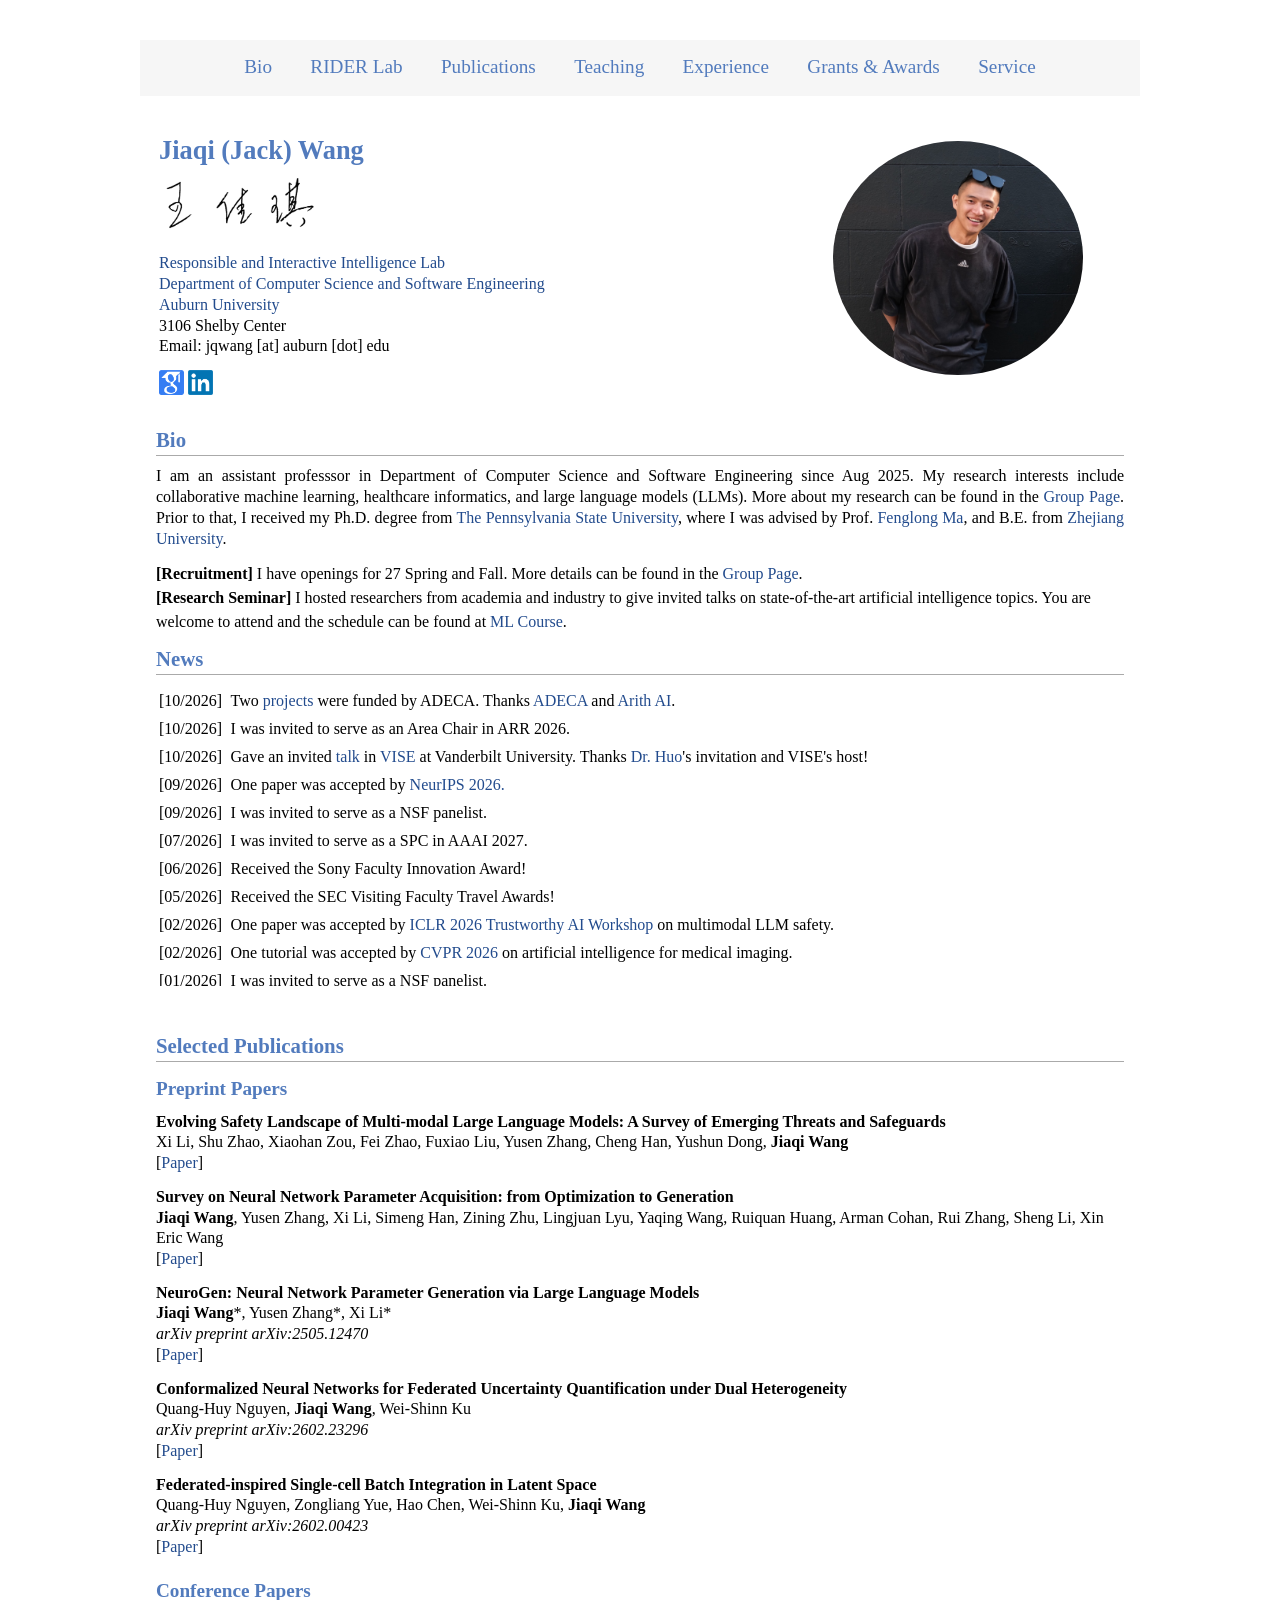
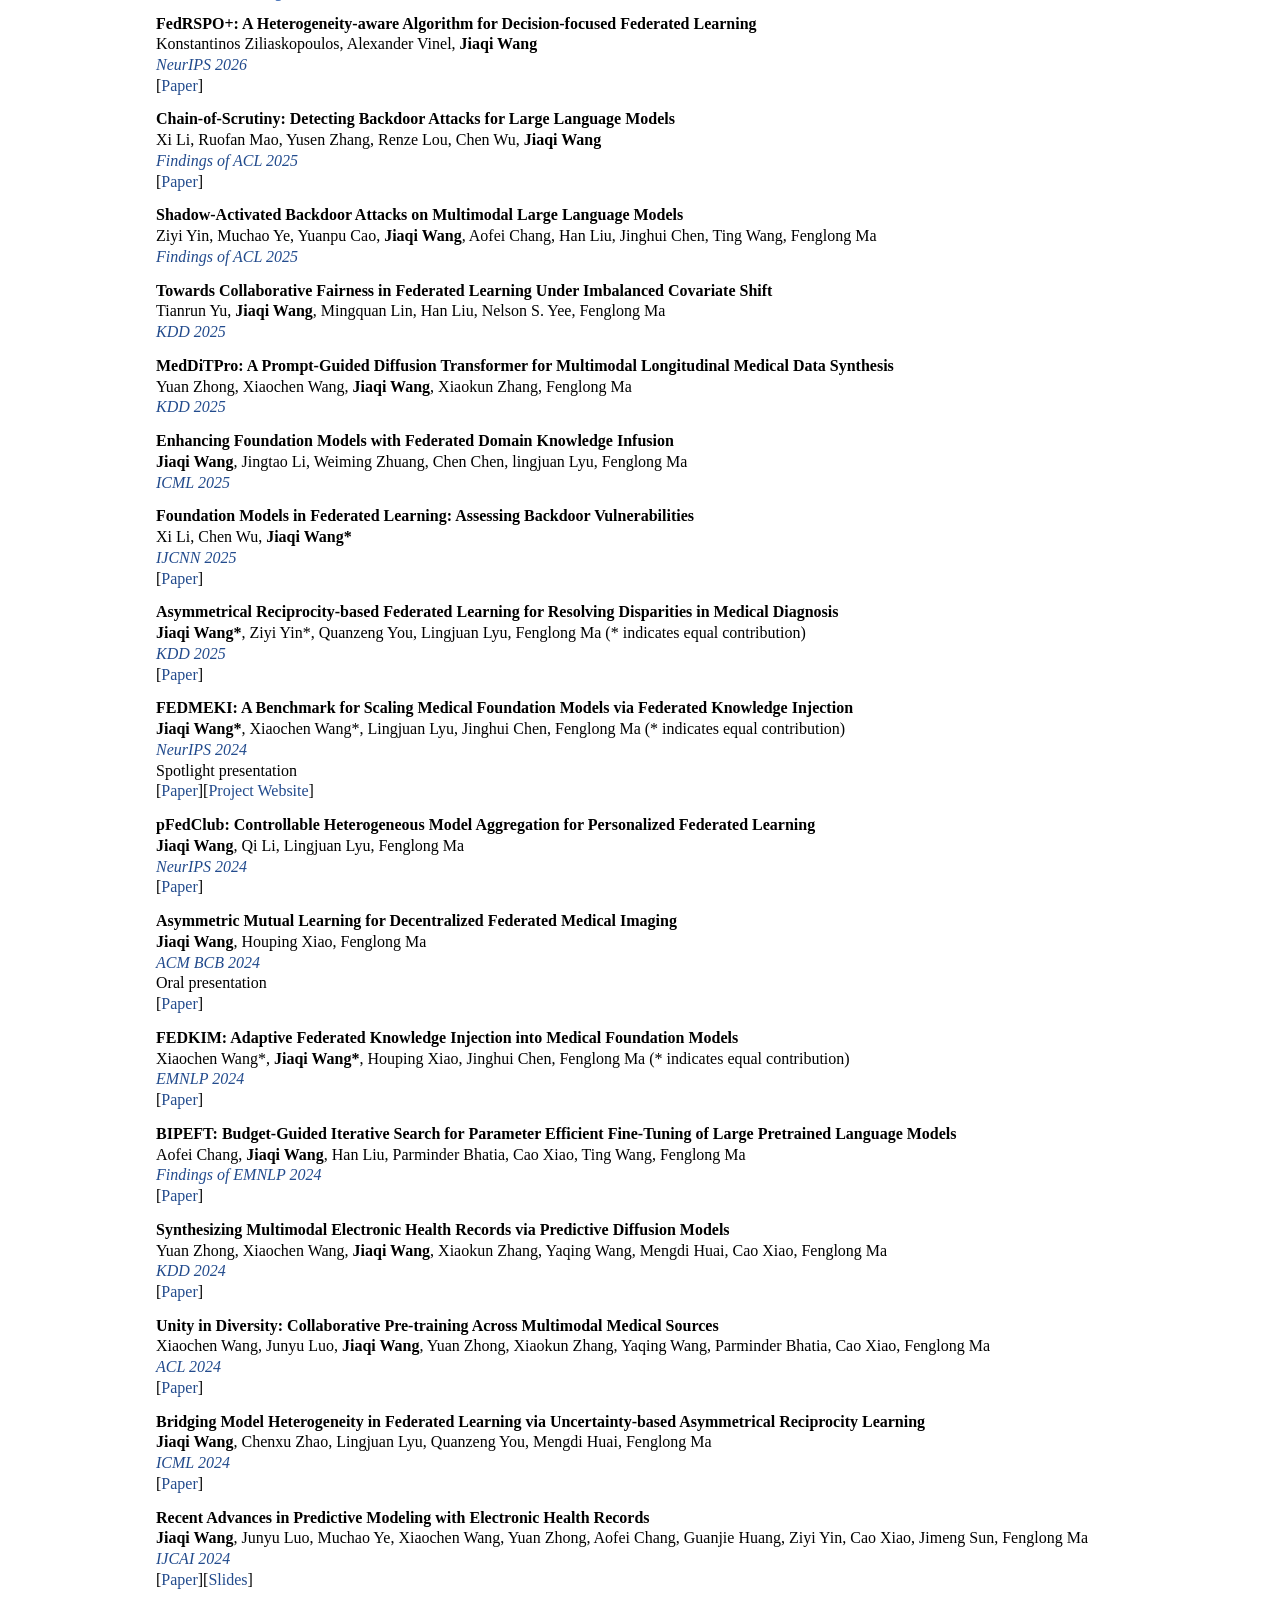
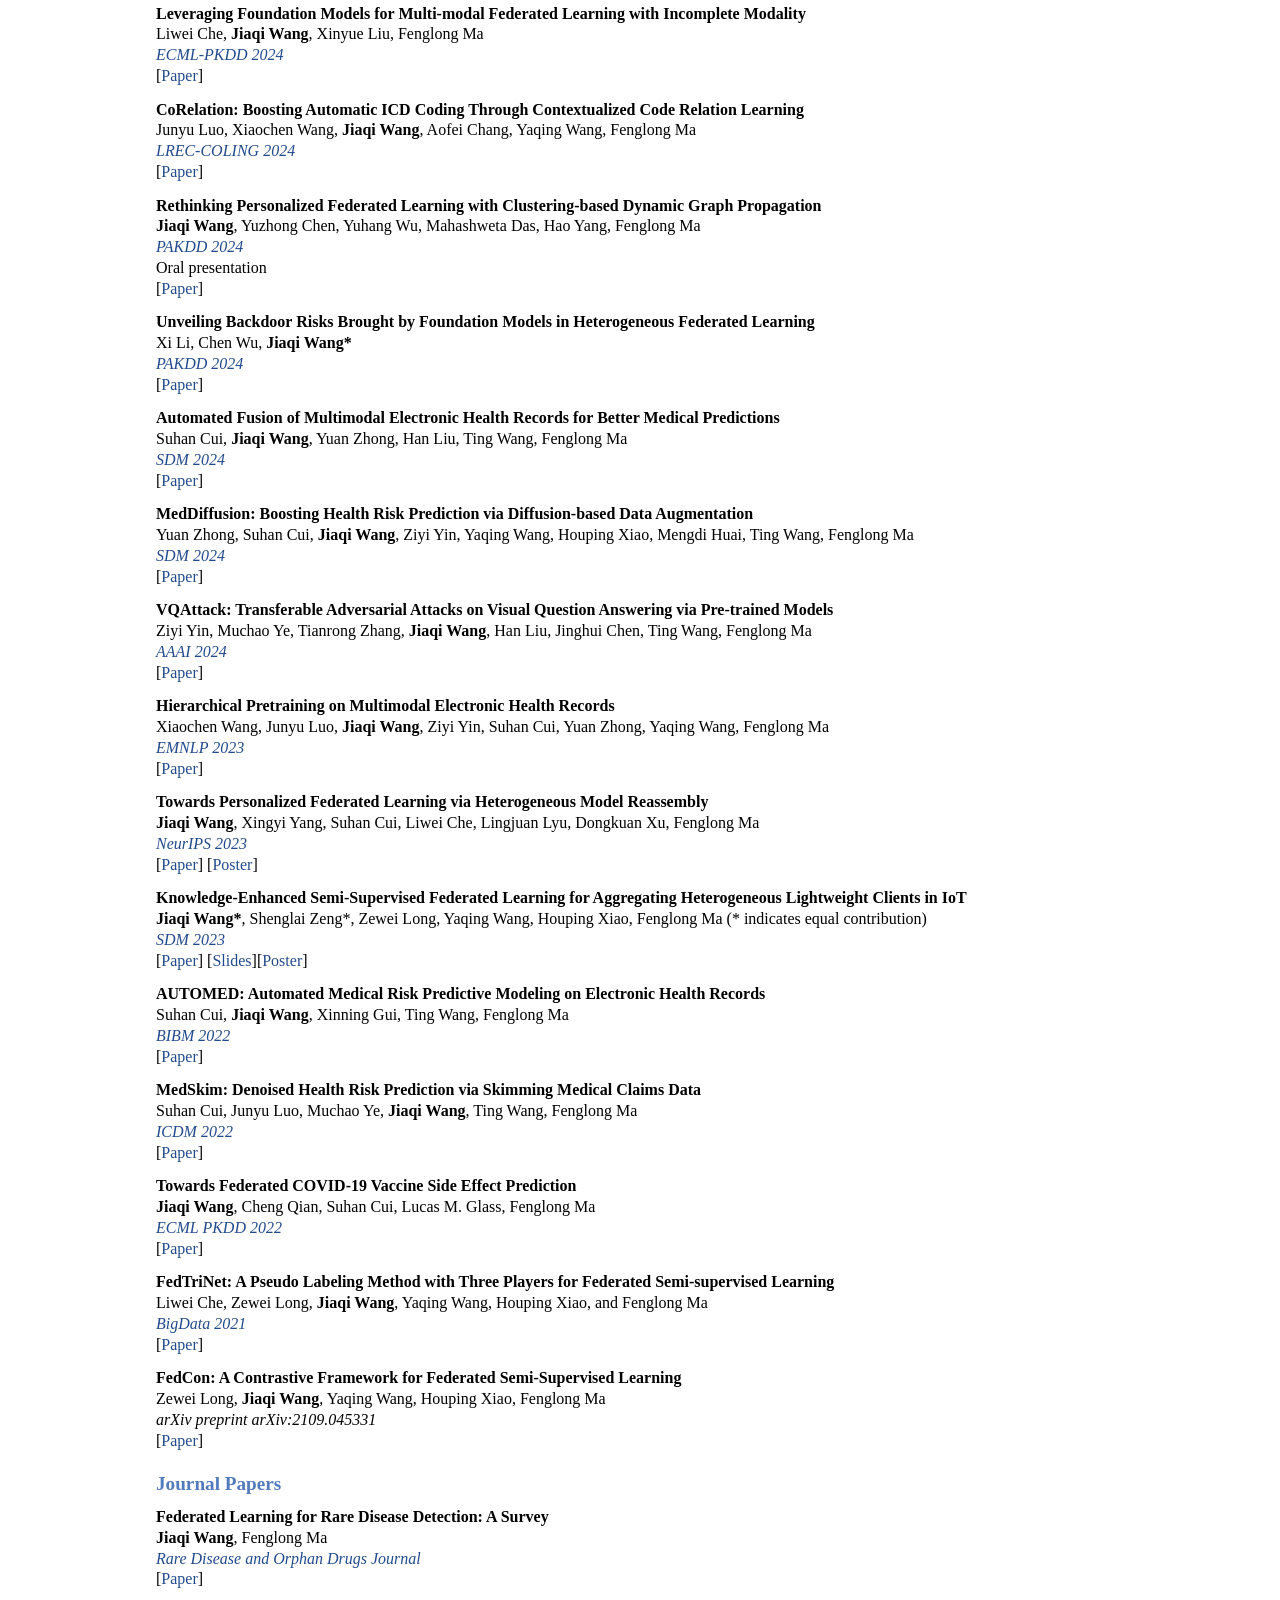
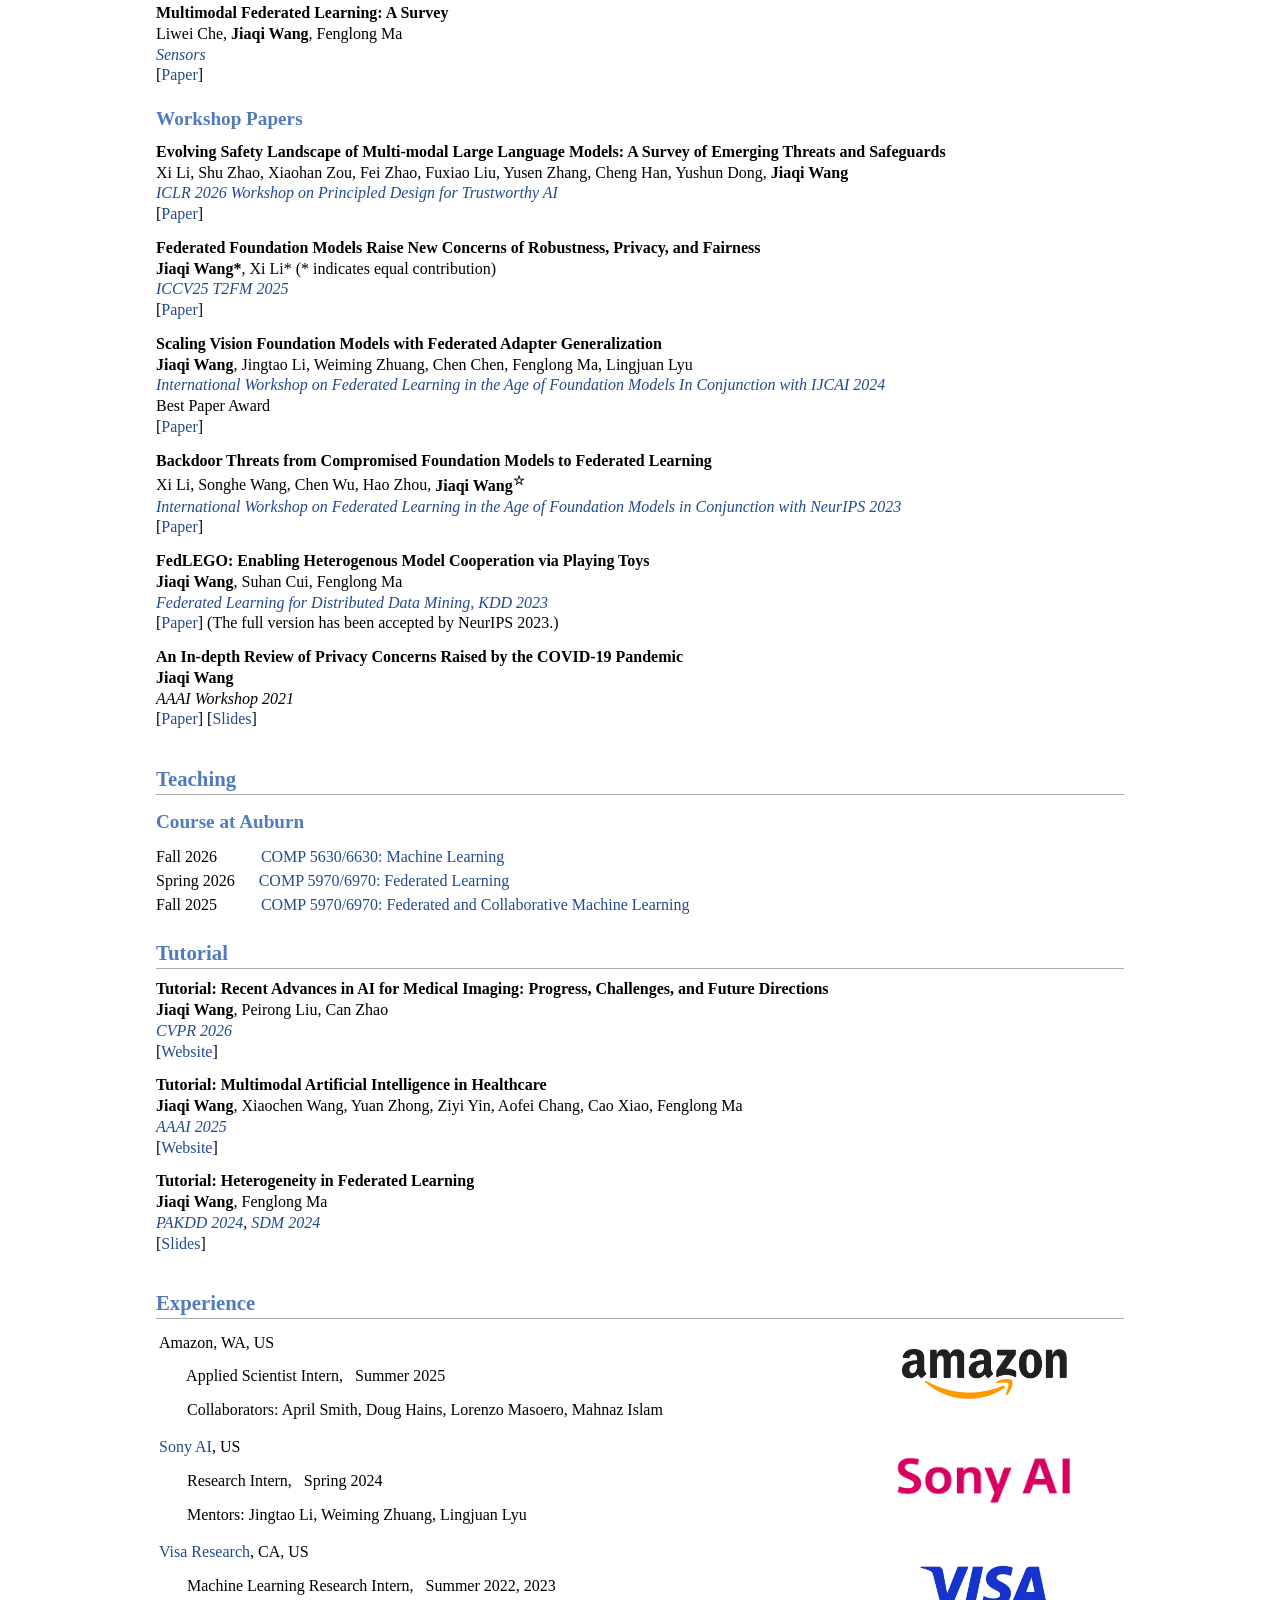
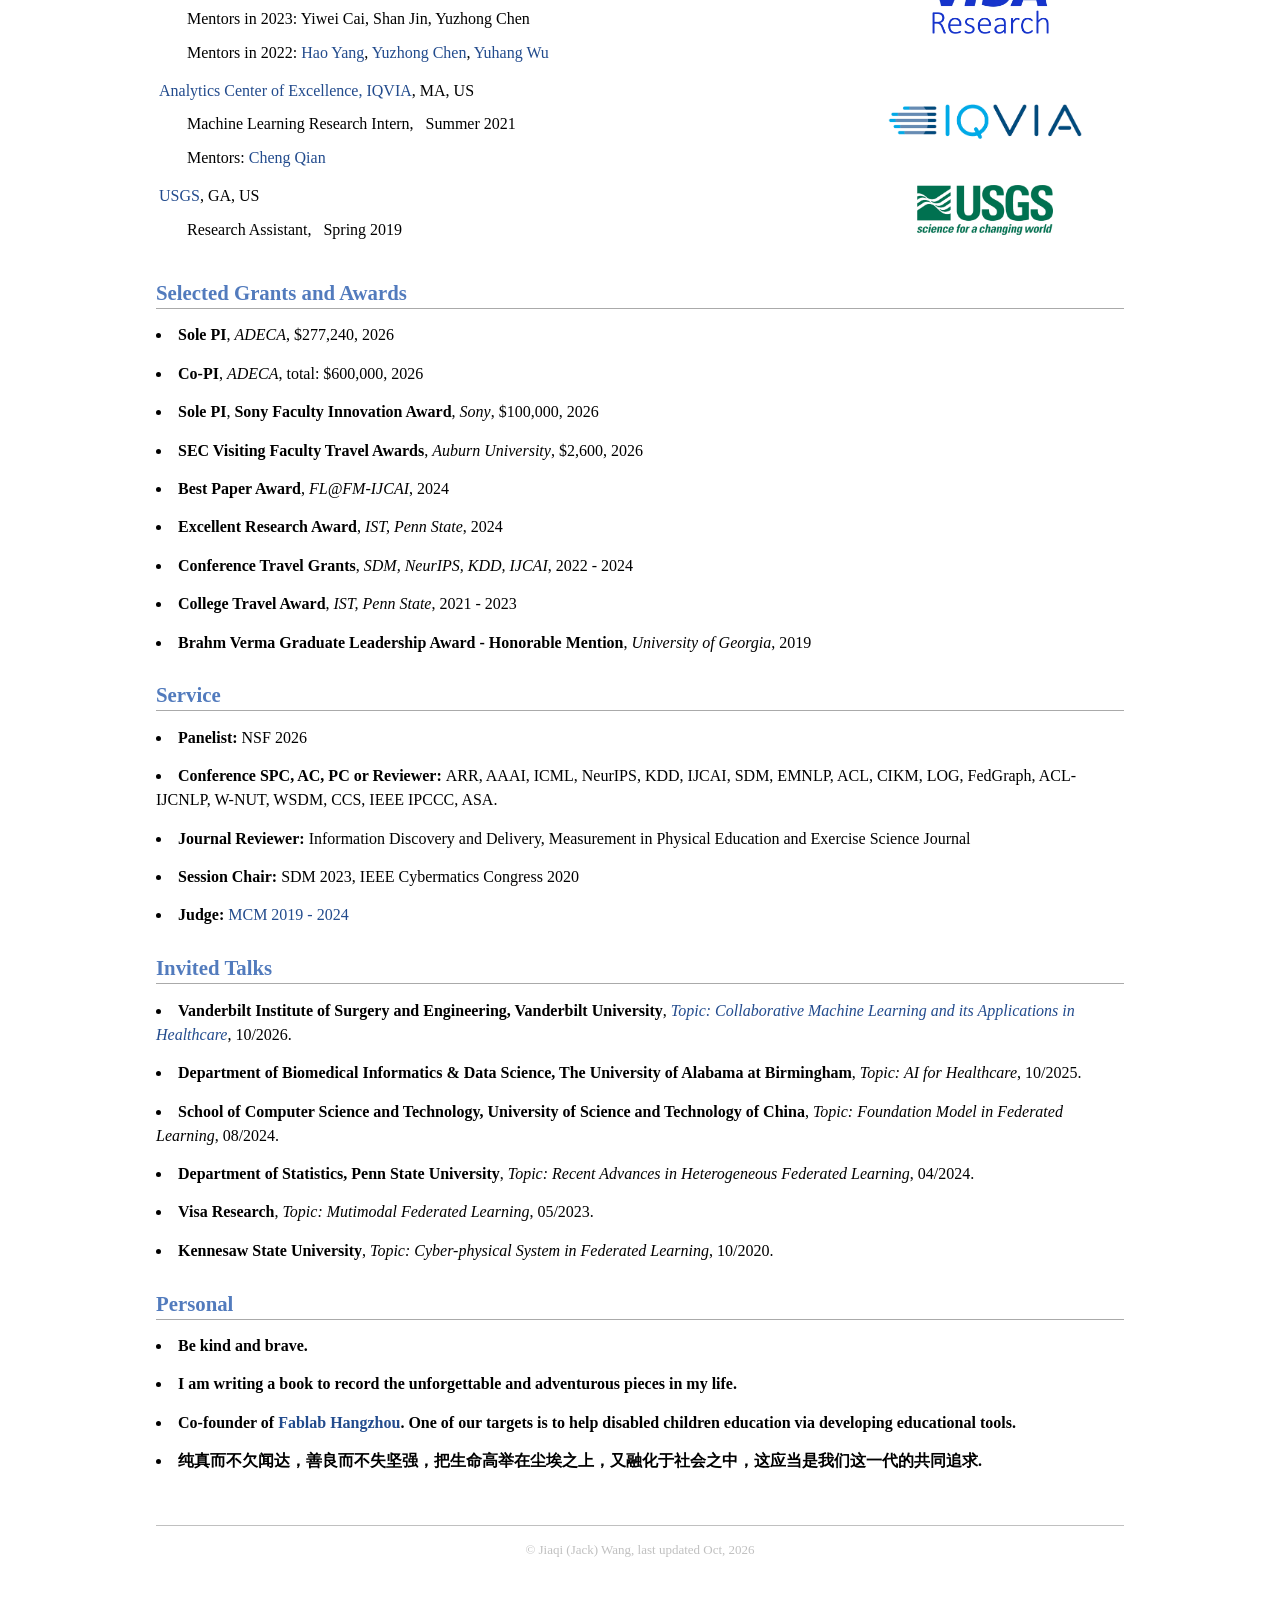
==== commit ebe3f74f: "Update index.html" ====
--- a/index.html
+++ b/index.html
@@ -236,13 +236,15 @@
 <h2>News</h2>
 <div style="overflow-y: scroll; height:300px;">
 <table>
+    
         <!-- <tr valign="top"> <td>[<b>NEW!</b>] </td> <td> I successfully defended my Ph.D. Thesis "Closing the Loop Between Language and Vision for Embodied Agents". Thanks to the committee and everyone who has helped me along the Ph.D. journey!</td></tr>
         <tr valign="top"> <td>[<b>NEW!</b>] </td> <td> I am serving as an Area Chair for <a href="https://2020.emnlp.org">EMNLP 2020</a>. </td></tr>
         <tr valign="top"> <td>[<b>NEW!</b>] </td> <td> Organizing the <a href="https://alvr-workshop.github.io">workshop on Advances in Language and Vision Research (ALVR)</a> at ACL 2020. Welcome to participate on <b>July 9th</b>!</td></tr>
         <tr valign="top"> <td>[03/2020] </td> <td> Invited panelist at the <a href="https://www.nvidia.com/en-us/gtc/"> GPU Technology Conference (GTC) 2020. </td></tr>
        <tr valign="top"> <td>[01/2020] </td> <td> Invited talk at Toyota Technological Institute at Chicago (TTIC).</td></tr> -->
     <!-- <tr valign="top"> <td>[09/2026] </td> <td> Welcome <a href="https://sandrarsli.github.io/"> Ruisi</a> to join our lab in 2027 Spring (admitted in 26 Fall)!</td></tr> -->
-    <tr valign="top"> <td>[11/2026] </td> <td> Received the USDA Grant!</td></tr>
+    
+    <!-- <tr valign="top"> <td>[11/2026] </td> <td> Received the USDA Grant!</td></tr> -->
     <tr valign="top"> <td>[10/2026] </td> <td> Two <a href="https://eng.auburn.edu/news/2026/10/auburn-university-ai-and-aquaculture-research-projects-part-of-multi-milltion-dollar-statewide-investment.html">projects</a> were funded by ADECA. Thanks <a href="https://adeca.alabama.gov/"> ADECA</a> and <a href="https://www.arith-ai.com/"> Arith AI</a>.</td></tr>
     <tr valign="top"> <td>[10/2026] </td> <td> I was invited to serve as an Area Chair in ARR 2026.</td></tr>
     <tr valign="top"> <td>[10/2026] </td> <td> Gave an invited <a href="https://www.vanderbilt.edu/vise/vise-fall-seminar-with-jiaqi-wang-phd-10-8-26/">talk</a> in <a href="https://www.vanderbilt.edu/vise/">VISE</a> at Vanderbilt University. Thanks <a href="https://hrlblab.github.io/">Dr. Huo</a>'s invitation and VISE's host!</td></tr>
@@ -1207,13 +1209,13 @@
         </p>        
     </li>
 
-     <li>
+     <!-- <li>
         
         <b>Co-PI</b>, <em>USDA</em>, $499,882, 2026<br>
 
         <p style="margin-top:3px">
         </p>        
-    </li>
+    </li> -->
 
     <li>
         
